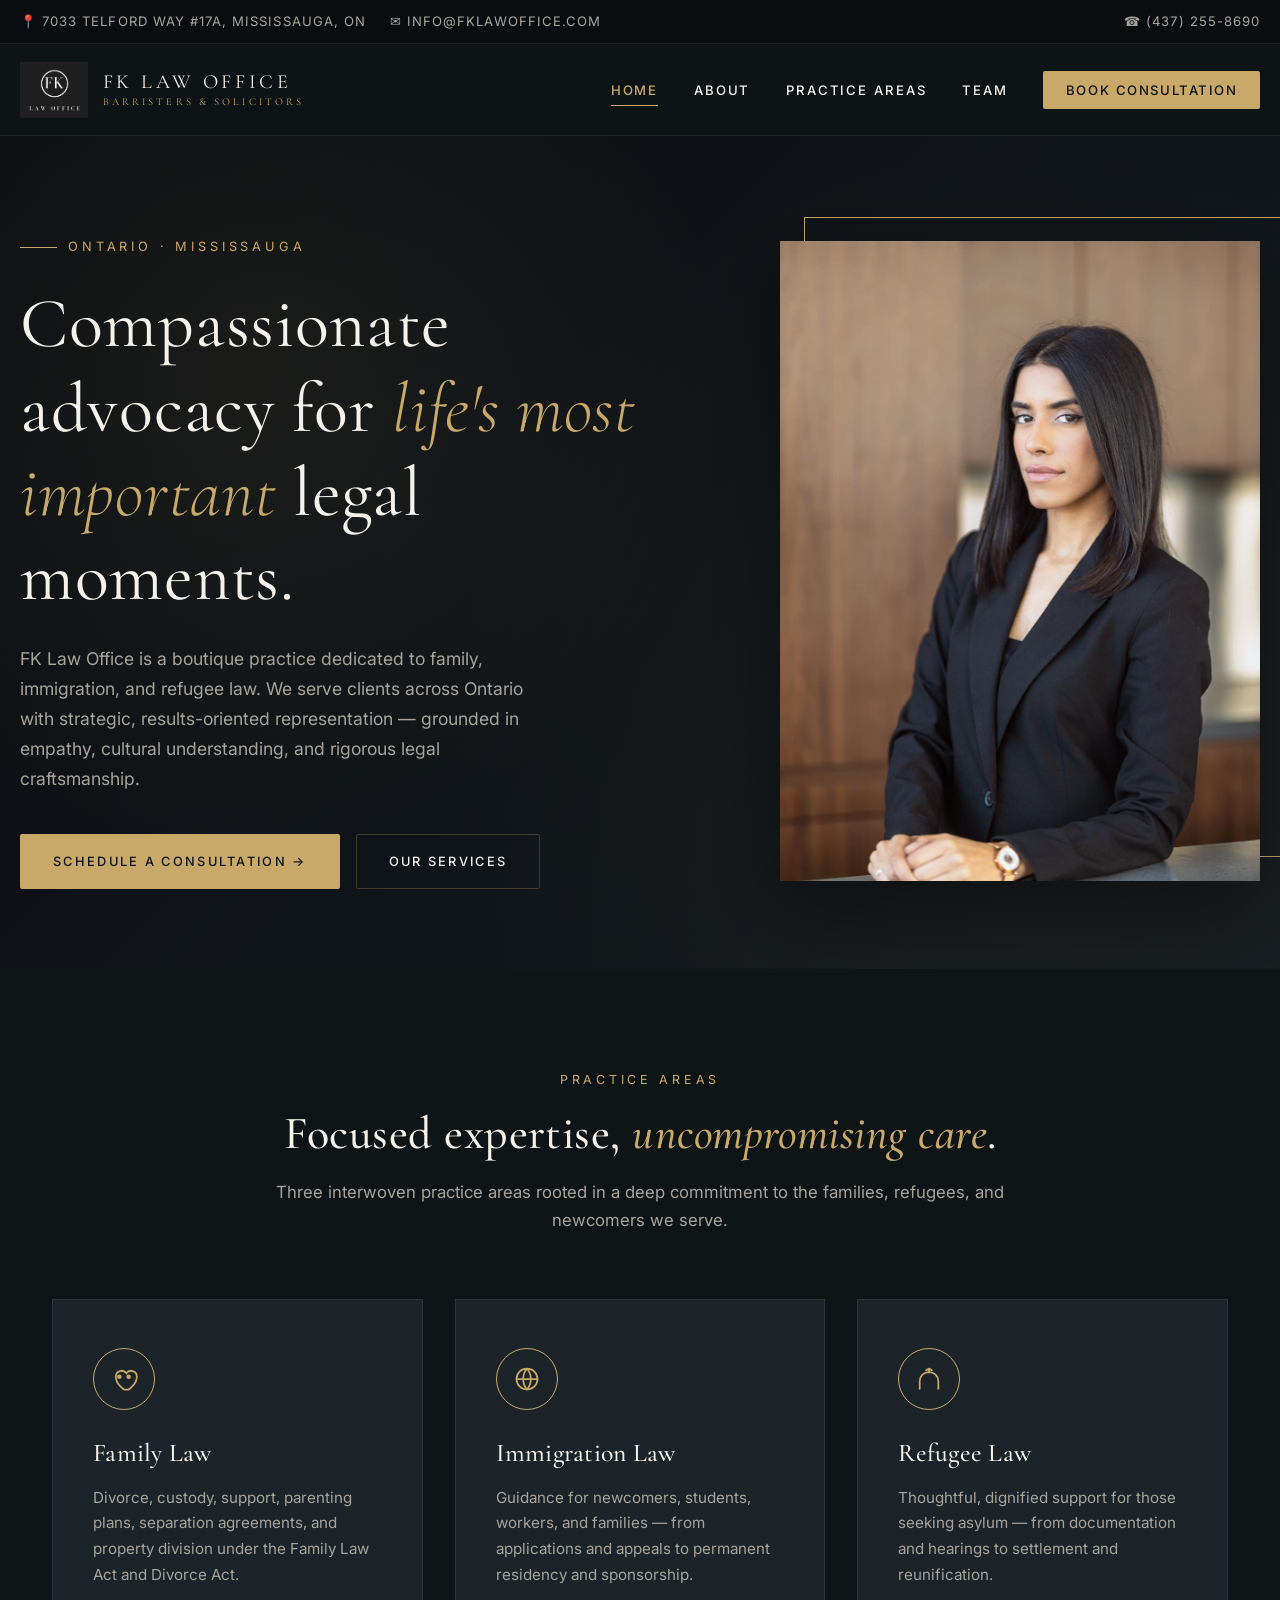
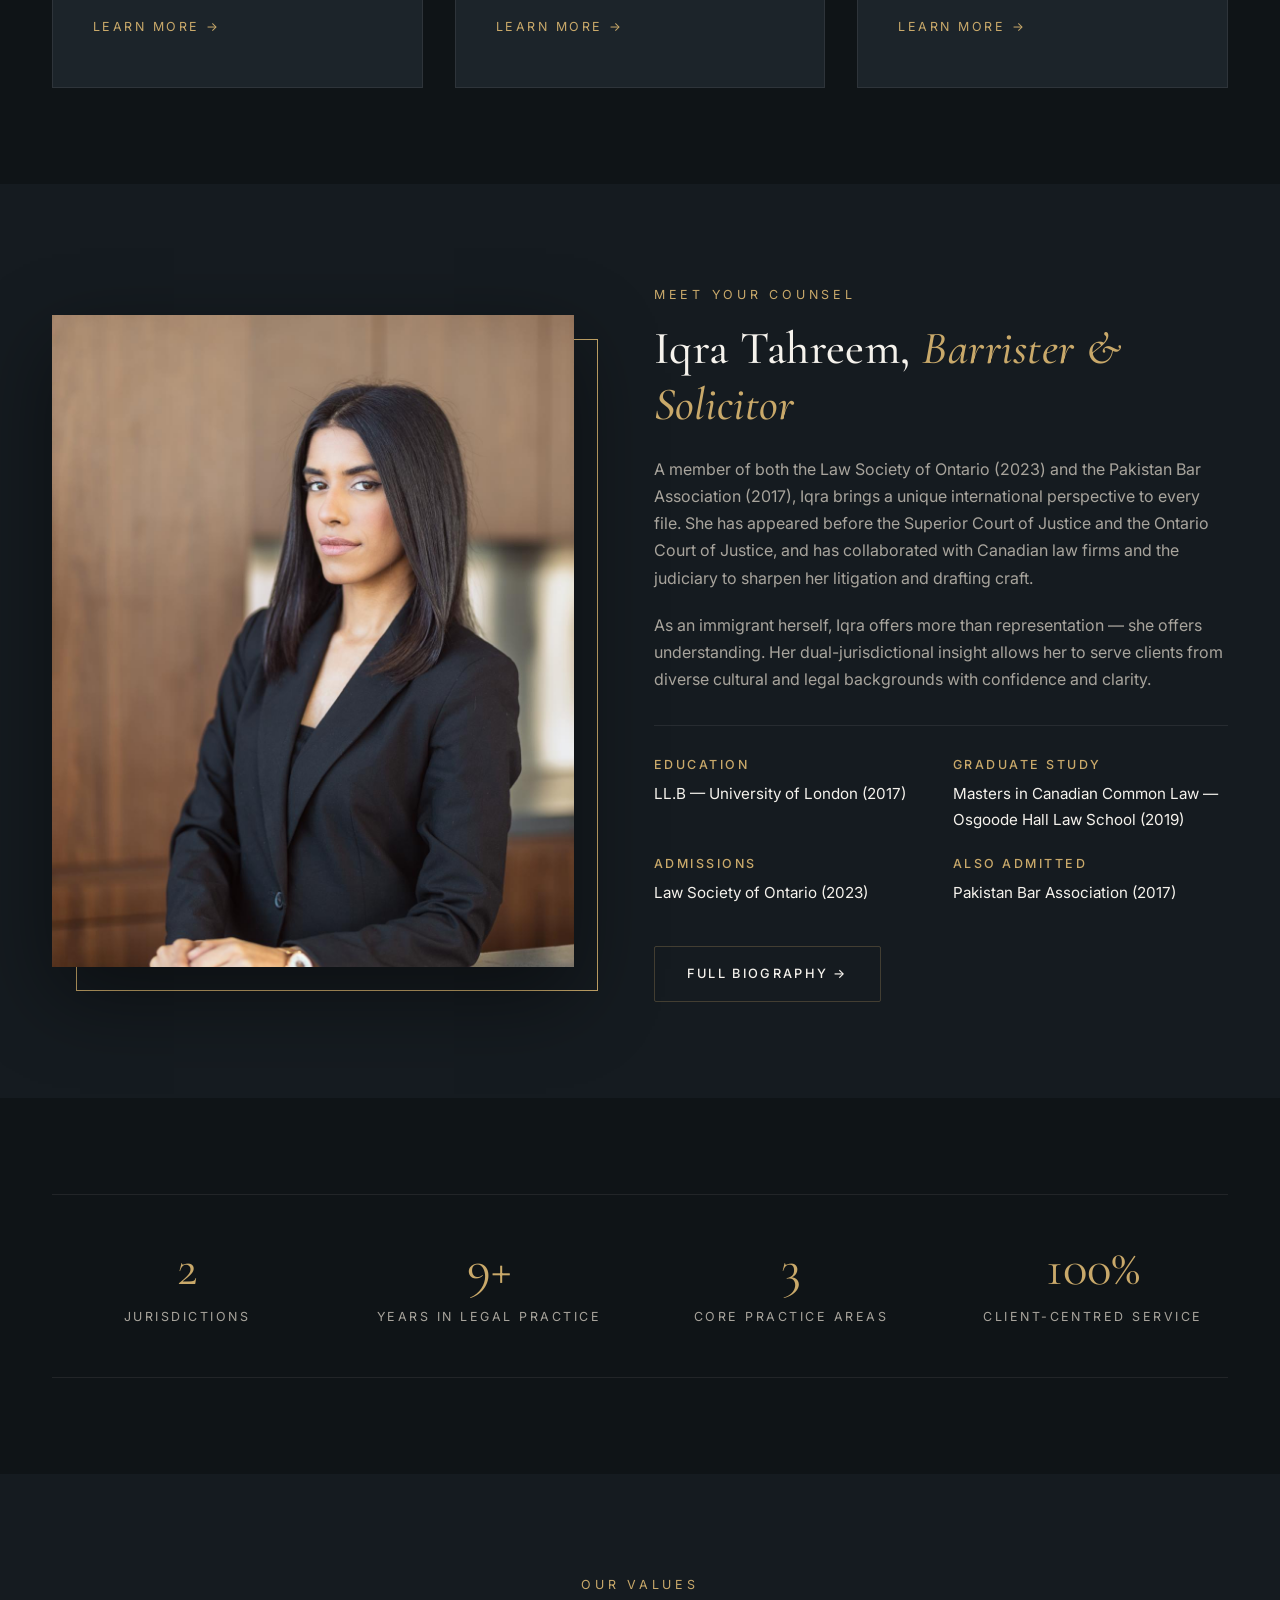
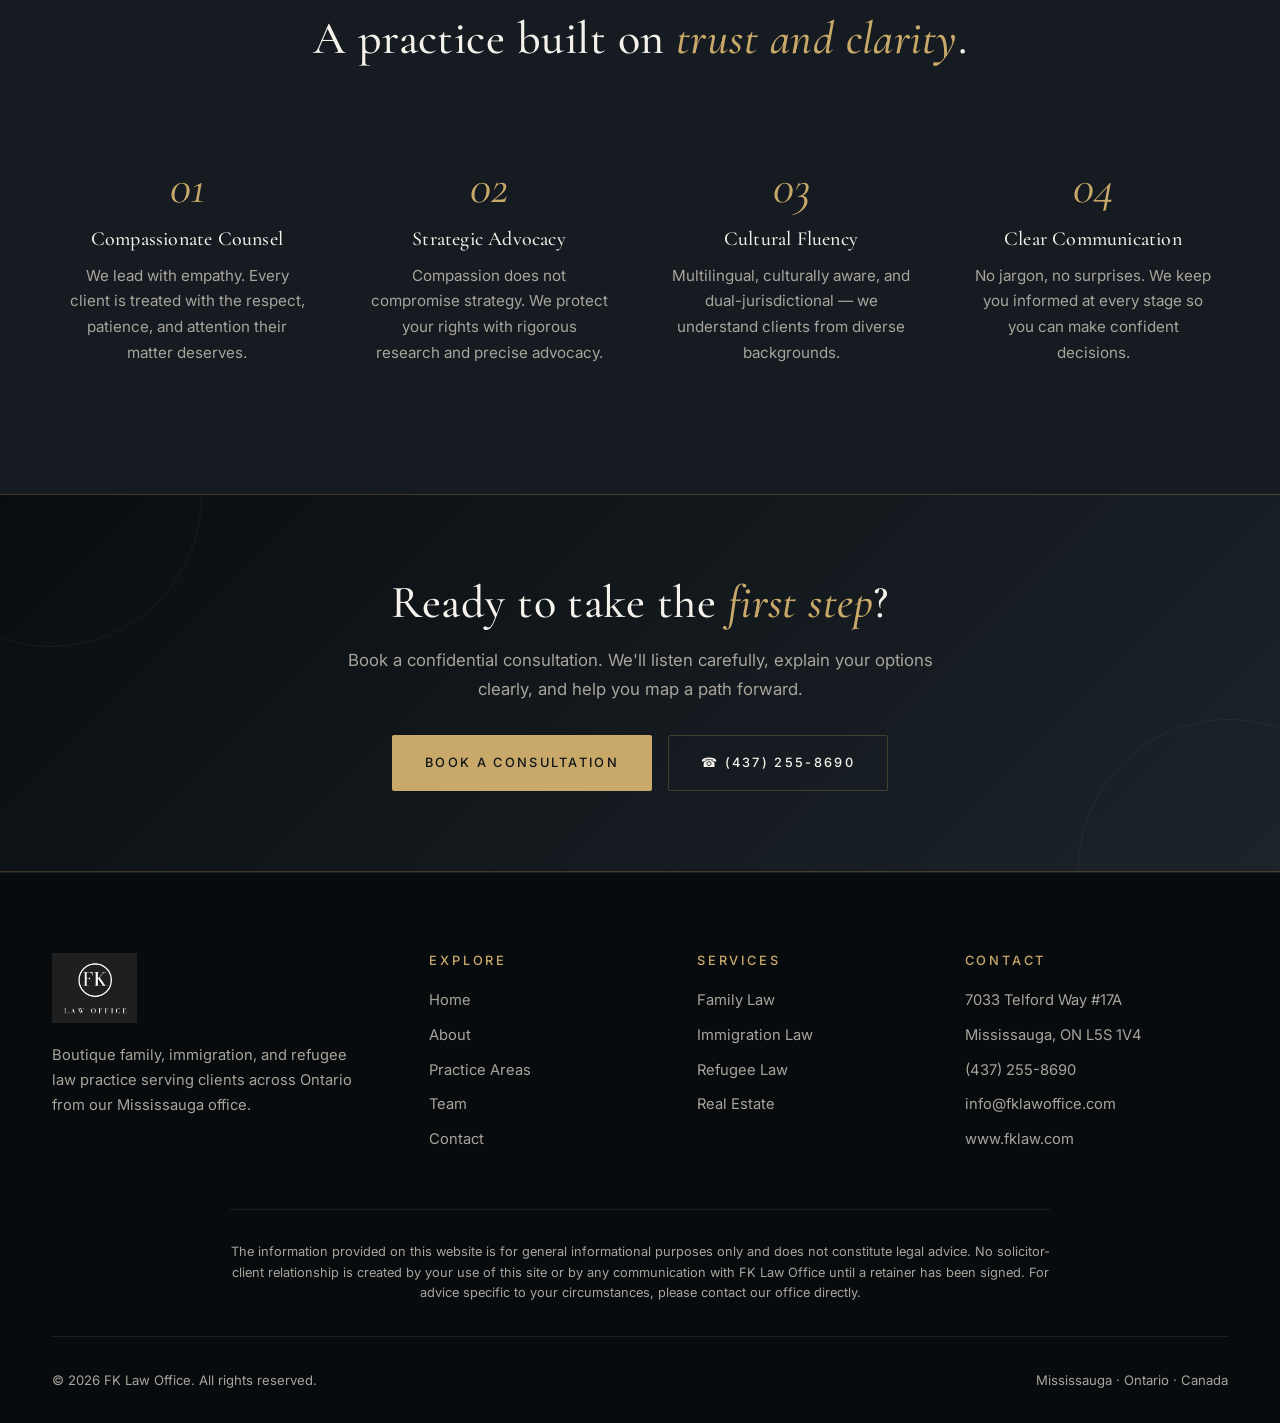
==== index.html @ 16a37f05 "Initial commit: FK Law Office multi-page website - Home, About, Practice Areas, Team, Contact pages " ====
<!DOCTYPE html>
<html lang="en">
<head>
  <meta charset="UTF-8" />
  <meta name="viewport" content="width=device-width, initial-scale=1.0" />
  <title>FK Law Office — Family, Immigration & Refugee Law | Mississauga, ON</title>
  <meta name="description" content="FK Law Office provides compassionate, results-oriented legal representation in family law, immigration, and refugee matters across Ontario. Led by Iqra Tahreem, barrister & solicitor." />
  <meta name="keywords" content="family lawyer Mississauga, immigration lawyer Ontario, refugee lawyer, divorce, custody, FK Law, Iqra Tahreem" />
  <link rel="preconnect" href="https://fonts.googleapis.com" />
  <link rel="preconnect" href="https://fonts.gstatic.com" crossorigin />
  <link href="https://fonts.googleapis.com/css2?family=Cormorant+Garamond:ital,wght@0,400;0,500;0,600;1,400;1,500&family=Inter:wght@300;400;500;600&display=swap" rel="stylesheet" />
  <link rel="stylesheet" href="css/styles.css" />
  <link rel="icon" type="image/png" href="assets/logo.png" />
</head>
<body>

  <div class="topbar">
    <div class="container topbar-inner">
      <div class="topbar-contact">
        <span>📍 7033 Telford Way #17A, Mississauga, ON</span>
        <span>✉ info@fklawoffice.com</span>
      </div>
      <div>
        <a href="tel:+14372558690">☎ (437) 255-8690</a>
      </div>
    </div>
  </div>

  <nav class="nav">
    <div class="container nav-inner">
      <a href="index.html" class="brand">
        <img src="assets/logo.png" alt="FK Law Office" />
        <div class="brand-text">FK Law Office<span>Barristers & Solicitors</span></div>
      </a>

      <button class="menu-toggle" aria-label="Toggle menu" aria-expanded="false">
        <span></span><span></span><span></span>
      </button>

      <ul class="nav-links">
        <li><a href="index.html" class="active">Home</a></li>
        <li><a href="about.html">About</a></li>
        <li><a href="practice-areas.html">Practice Areas</a></li>
        <li><a href="team.html">Team</a></li>
        <li><a href="contact.html" class="nav-cta">Book Consultation</a></li>
      </ul>
    </div>
  </nav>

  <section class="hero">
    <div class="container hero-grid">
      <div>
        <span class="hero-tag">Ontario · Mississauga</span>
        <h1>Compassionate advocacy for <em>life's most important</em> legal moments.</h1>
        <p class="hero-lede">
          FK Law Office is a boutique practice dedicated to family, immigration, and refugee law.
          We serve clients across Ontario with strategic, results-oriented representation — grounded in
          empathy, cultural understanding, and rigorous legal craftsmanship.
        </p>
        <div class="hero-actions">
          <a href="contact.html" class="btn btn-primary">Schedule a Consultation →</a>
          <a href="practice-areas.html" class="btn btn-outline">Our Services</a>
        </div>
      </div>
      <div class="hero-image">
        <img src="assets/iqra.jpeg" alt="Iqra Tahreem, Principal Lawyer at FK Law Office" />
      </div>
    </div>
  </section>

  <section class="section">
    <div class="container">
      <div class="section-head reveal">
        <span class="section-kicker">Practice Areas</span>
        <h2>Focused expertise, <em>uncompromising care</em>.</h2>
        <p>Three interwoven practice areas rooted in a deep commitment to the families, refugees, and newcomers we serve.</p>
      </div>

      <div class="practice-grid">
        <article class="practice-card reveal">
          <div class="practice-icon">
            <svg viewBox="0 0 24 24" fill="none" stroke="currentColor" stroke-width="1.5">
              <path d="M12 21s-7-4.5-7-11a5 5 0 019-3 5 5 0 019 3c0 6.5-7 11-7 11z"/>
              <circle cx="8" cy="10" r="1.2" fill="currentColor"/>
              <circle cx="16" cy="10" r="1.2" fill="currentColor"/>
            </svg>
          </div>
          <h3>Family Law</h3>
          <p>Divorce, custody, support, parenting plans, separation agreements, and property division under the Family Law Act and Divorce Act.</p>
          <a href="practice-areas.html#family" class="card-link">Learn More →</a>
        </article>

        <article class="practice-card reveal">
          <div class="practice-icon">
            <svg viewBox="0 0 24 24" fill="none" stroke="currentColor" stroke-width="1.5">
              <circle cx="12" cy="12" r="9"/>
              <path d="M3 12h18M12 3a14 14 0 010 18M12 3a14 14 0 000 18"/>
            </svg>
          </div>
          <h3>Immigration Law</h3>
          <p>Guidance for newcomers, students, workers, and families — from applications and appeals to permanent residency and sponsorship.</p>
          <a href="practice-areas.html#immigration" class="card-link">Learn More →</a>
        </article>

        <article class="practice-card reveal">
          <div class="practice-icon">
            <svg viewBox="0 0 24 24" fill="none" stroke="currentColor" stroke-width="1.5">
              <path d="M4 21v-7a8 8 0 0116 0v7"/>
              <path d="M12 3v4M9 5l3-2 3 2"/>
            </svg>
          </div>
          <h3>Refugee Law</h3>
          <p>Thoughtful, dignified support for those seeking asylum — from documentation and hearings to settlement and reunification.</p>
          <a href="practice-areas.html#refugee" class="card-link">Learn More →</a>
        </article>
      </div>
    </div>
  </section>

  <section class="section section-alt">
    <div class="container split">
      <div class="split-image reveal">
        <img src="assets/iqra.jpeg" alt="Iqra Tahreem" />
      </div>
      <div class="split-content reveal">
        <span class="section-kicker">Meet Your Counsel</span>
        <h2>Iqra Tahreem, <em>Barrister & Solicitor</em></h2>
        <p>
          A member of both the Law Society of Ontario (2023) and the Pakistan Bar Association (2017),
          Iqra brings a unique international perspective to every file. She has appeared before the
          Superior Court of Justice and the Ontario Court of Justice, and has collaborated with
          Canadian law firms and the judiciary to sharpen her litigation and drafting craft.
        </p>
        <p>
          As an immigrant herself, Iqra offers more than representation — she offers understanding.
          Her dual-jurisdictional insight allows her to serve clients from diverse cultural and
          legal backgrounds with confidence and clarity.
        </p>

        <div class="credentials">
          <div class="credential">
            <h4>Education</h4>
            <p>LL.B — University of London (2017)</p>
          </div>
          <div class="credential">
            <h4>Graduate Study</h4>
            <p>Masters in Canadian Common Law — Osgoode Hall Law School (2019)</p>
          </div>
          <div class="credential">
            <h4>Admissions</h4>
            <p>Law Society of Ontario (2023)</p>
          </div>
          <div class="credential">
            <h4>Also Admitted</h4>
            <p>Pakistan Bar Association (2017)</p>
          </div>
        </div>

        <div style="margin-top: 2.5rem;">
          <a href="about.html" class="btn btn-outline">Full Biography →</a>
        </div>
      </div>
    </div>
  </section>

  <section class="section">
    <div class="container">
      <div class="stats reveal">
        <div class="stat">
          <span class="stat-num">2</span>
          <span class="stat-label">Jurisdictions</span>
        </div>
        <div class="stat">
          <span class="stat-num">9+</span>
          <span class="stat-label">Years in Legal Practice</span>
        </div>
        <div class="stat">
          <span class="stat-num">3</span>
          <span class="stat-label">Core Practice Areas</span>
        </div>
        <div class="stat">
          <span class="stat-num">100%</span>
          <span class="stat-label">Client-Centred Service</span>
        </div>
      </div>
    </div>
  </section>

  <section class="section section-alt">
    <div class="container">
      <div class="section-head reveal">
        <span class="section-kicker">Our Values</span>
        <h2>A practice built on <em>trust and clarity</em>.</h2>
      </div>

      <div class="values-grid">
        <div class="value-card reveal">
          <span class="value-num">01</span>
          <h4>Compassionate Counsel</h4>
          <p>We lead with empathy. Every client is treated with the respect, patience, and attention their matter deserves.</p>
        </div>
        <div class="value-card reveal">
          <span class="value-num">02</span>
          <h4>Strategic Advocacy</h4>
          <p>Compassion does not compromise strategy. We protect your rights with rigorous research and precise advocacy.</p>
        </div>
        <div class="value-card reveal">
          <span class="value-num">03</span>
          <h4>Cultural Fluency</h4>
          <p>Multilingual, culturally aware, and dual-jurisdictional — we understand clients from diverse backgrounds.</p>
        </div>
        <div class="value-card reveal">
          <span class="value-num">04</span>
          <h4>Clear Communication</h4>
          <p>No jargon, no surprises. We keep you informed at every stage so you can make confident decisions.</p>
        </div>
      </div>
    </div>
  </section>

  <section class="cta-banner">
    <div class="container">
      <h2>Ready to take the <em>first step</em>?</h2>
      <p>Book a confidential consultation. We'll listen carefully, explain your options clearly, and help you map a path forward.</p>
      <div class="hero-actions" style="justify-content: center;">
        <a href="contact.html" class="btn btn-primary">Book a Consultation</a>
        <a href="tel:+14372558690" class="btn btn-outline">☎ (437) 255-8690</a>
      </div>
    </div>
  </section>

  <footer class="footer">
    <div class="container">
      <div class="footer-grid">
        <div class="footer-brand">
          <img src="assets/logo.png" alt="FK Law Office" />
          <p>Boutique family, immigration, and refugee law practice serving clients across Ontario from our Mississauga office.</p>
        </div>
        <div>
          <h5>Explore</h5>
          <ul>
            <li><a href="index.html">Home</a></li>
            <li><a href="about.html">About</a></li>
            <li><a href="practice-areas.html">Practice Areas</a></li>
            <li><a href="team.html">Team</a></li>
            <li><a href="contact.html">Contact</a></li>
          </ul>
        </div>
        <div>
          <h5>Services</h5>
          <ul>
            <li><a href="practice-areas.html#family">Family Law</a></li>
            <li><a href="practice-areas.html#immigration">Immigration Law</a></li>
            <li><a href="practice-areas.html#refugee">Refugee Law</a></li>
            <li><a href="practice-areas.html#realestate">Real Estate</a></li>
          </ul>
        </div>
        <div>
          <h5>Contact</h5>
          <ul>
            <li>7033 Telford Way #17A</li>
            <li>Mississauga, ON L5S 1V4</li>
            <li><a href="tel:+14372558690">(437) 255-8690</a></li>
            <li><a href="mailto:info@fklawoffice.com">info@fklawoffice.com</a></li>
            <li><a href="https://www.fklaw.com">www.fklaw.com</a></li>
          </ul>
        </div>
      </div>

      <p class="footer-disclaimer">
        The information provided on this website is for general informational purposes only and does not constitute legal advice. No solicitor-client relationship is created by your use of this site or by any communication with FK Law Office until a retainer has been signed. For advice specific to your circumstances, please contact our office directly.
      </p>

      <div class="footer-bottom">
        <span>&copy; 2026 FK Law Office. All rights reserved.</span>
        <span>Mississauga · Ontario · Canada</span>
      </div>
    </div>
  </footer>

  <script src="js/script.js"></script>
</body>
</html>
---- css/styles.css ----
/* ============================================
   FK Law Office — Premium Stylesheet
   ============================================ */

:root {
  --color-bg: #0f1417;
  --color-bg-alt: #151b20;
  --color-surface: #1c242a;
  --color-ink: #f5f2ec;
  --color-muted: #a8a49c;
  --color-accent: #c9a96a;
  --color-accent-dark: #a8894f;
  --color-line: rgba(201, 169, 106, 0.25);
  --color-line-soft: rgba(245, 242, 236, 0.08);
  --font-serif: 'Cormorant Garamond', 'Playfair Display', Georgia, 'Times New Roman', serif;
  --font-sans: 'Inter', 'Helvetica Neue', Arial, sans-serif;
  --max-w: 1240px;
  --shadow-lg: 0 30px 80px rgba(0, 0, 0, 0.45);
}

* {
  margin: 0;
  padding: 0;
  box-sizing: border-box;
}

html {
  scroll-behavior: smooth;
  -webkit-font-smoothing: antialiased;
  -moz-osx-font-smoothing: grayscale;
}

body {
  font-family: var(--font-sans);
  font-size: 16px;
  line-height: 1.7;
  color: var(--color-ink);
  background: var(--color-bg);
  overflow-x: hidden;
}

img {
  max-width: 100%;
  display: block;
}

a {
  color: inherit;
  text-decoration: none;
  transition: color 0.3s ease;
}

h1, h2, h3, h4, h5 {
  font-family: var(--font-serif);
  font-weight: 500;
  letter-spacing: 0.01em;
  line-height: 1.2;
  color: var(--color-ink);
}

h1 { font-size: clamp(2.6rem, 5.5vw, 4.5rem); }
h2 { font-size: clamp(2rem, 3.6vw, 3rem); }
h3 { font-size: clamp(1.4rem, 2vw, 1.75rem); }

p { color: var(--color-muted); }

.container {
  max-width: var(--max-w);
  margin: 0 auto;
  padding: 0 2rem;
}

/* ============================================
   Top Bar
   ============================================ */

.topbar {
  background: #0a0d10;
  border-bottom: 1px solid var(--color-line-soft);
  font-size: 0.82rem;
  letter-spacing: 0.08em;
  text-transform: uppercase;
  color: var(--color-muted);
}

.topbar-inner {
  display: flex;
  justify-content: space-between;
  align-items: center;
  padding: 0.65rem 0;
  gap: 1rem;
  flex-wrap: wrap;
}

.topbar a:hover { color: var(--color-accent); }

.topbar-contact { display: flex; gap: 1.5rem; flex-wrap: wrap; }
.topbar-contact span { display: inline-flex; align-items: center; gap: 0.5rem; }

/* ============================================
   Navigation
   ============================================ */

.nav {
  position: sticky;
  top: 0;
  z-index: 100;
  background: rgba(15, 20, 23, 0.96);
  backdrop-filter: blur(12px);
  border-bottom: 1px solid var(--color-line-soft);
  transition: all 0.3s ease;
}

.nav-inner {
  display: flex;
  justify-content: space-between;
  align-items: center;
  padding: 1.1rem 0;
}

.brand {
  display: flex;
  align-items: center;
  gap: 0.9rem;
}

.brand img {
  height: 56px;
  width: auto;
}

.brand-text {
  font-family: var(--font-serif);
  font-size: 1.25rem;
  letter-spacing: 0.18em;
  text-transform: uppercase;
  color: var(--color-ink);
  line-height: 1;
}

.brand-text span {
  display: block;
  font-size: 0.65rem;
  letter-spacing: 0.3em;
  color: var(--color-accent);
  margin-top: 0.35rem;
}

.nav-links {
  display: flex;
  gap: 2.2rem;
  list-style: none;
  align-items: center;
}

.nav-links a {
  font-size: 0.82rem;
  letter-spacing: 0.15em;
  text-transform: uppercase;
  color: var(--color-ink);
  padding: 0.4rem 0;
  position: relative;
  font-weight: 500;
}

.nav-links a::after {
  content: '';
  position: absolute;
  left: 0;
  bottom: -2px;
  width: 0;
  height: 1px;
  background: var(--color-accent);
  transition: width 0.3s ease;
}

.nav-links a:hover::after,
.nav-links a.active::after { width: 100%; }

.nav-links a.active { color: var(--color-accent); }

.nav-cta {
  background: var(--color-accent);
  color: var(--color-bg) !important;
  padding: 0.7rem 1.4rem !important;
  border-radius: 2px;
  letter-spacing: 0.12em !important;
  transition: background 0.3s ease;
}

.nav-cta::after { display: none !important; }
.nav-cta:hover { background: var(--color-accent-dark); }

.menu-toggle {
  display: none;
  background: none;
  border: none;
  color: var(--color-ink);
  cursor: pointer;
  padding: 0.5rem;
}

.menu-toggle span {
  display: block;
  width: 26px;
  height: 1.5px;
  background: var(--color-ink);
  margin: 6px 0;
  transition: 0.3s;
}

/* ============================================
   Hero
   ============================================ */

.hero {
  position: relative;
  min-height: 85vh;
  display: flex;
  align-items: center;
  overflow: hidden;
  background: linear-gradient(135deg, #0a0d10 0%, #151b20 100%);
}

.hero::before {
  content: '';
  position: absolute;
  inset: 0;
  background-image:
    radial-gradient(circle at 20% 30%, rgba(201, 169, 106, 0.08), transparent 40%),
    radial-gradient(circle at 80% 70%, rgba(201, 169, 106, 0.05), transparent 50%);
  pointer-events: none;
}

.hero-grid {
  display: grid;
  grid-template-columns: 1.15fr 1fr;
  gap: 4rem;
  align-items: center;
  padding: 6rem 0 5rem;
  position: relative;
  z-index: 1;
}

.hero-tag {
  display: inline-block;
  font-size: 0.8rem;
  letter-spacing: 0.3em;
  text-transform: uppercase;
  color: var(--color-accent);
  padding-left: 3rem;
  position: relative;
  margin-bottom: 1.5rem;
}

.hero-tag::before {
  content: '';
  position: absolute;
  left: 0;
  top: 50%;
  width: 2.3rem;
  height: 1px;
  background: var(--color-accent);
}

.hero h1 {
  font-weight: 400;
  margin-bottom: 1.5rem;
}

.hero h1 em {
  font-style: italic;
  color: var(--color-accent);
  font-weight: 300;
}

.hero-lede {
  font-size: 1.1rem;
  color: var(--color-muted);
  max-width: 540px;
  margin-bottom: 2.5rem;
}

.hero-actions {
  display: flex;
  gap: 1rem;
  flex-wrap: wrap;
}

.btn {
  display: inline-flex;
  align-items: center;
  gap: 0.6rem;
  padding: 1rem 2rem;
  font-size: 0.8rem;
  letter-spacing: 0.18em;
  text-transform: uppercase;
  font-weight: 500;
  border: 1px solid transparent;
  cursor: pointer;
  transition: all 0.3s ease;
  border-radius: 2px;
  font-family: var(--font-sans);
}

.btn-primary {
  background: var(--color-accent);
  color: var(--color-bg);
}

.btn-primary:hover {
  background: var(--color-accent-dark);
  transform: translateY(-2px);
}

.btn-outline {
  background: transparent;
  color: var(--color-ink);
  border-color: var(--color-line);
}

.btn-outline:hover {
  border-color: var(--color-accent);
  color: var(--color-accent);
}

.hero-image {
  position: relative;
  aspect-ratio: 3/4;
  max-height: 640px;
  margin-left: auto;
}

.hero-image::before {
  content: '';
  position: absolute;
  inset: -1.5rem -1.5rem 1.5rem 1.5rem;
  border: 1px solid var(--color-accent);
  z-index: 0;
}

.hero-image img {
  position: relative;
  z-index: 1;
  width: 100%;
  height: 100%;
  object-fit: cover;
  filter: saturate(0.92) contrast(1.02);
  box-shadow: var(--shadow-lg);
}

/* ============================================
   Section
   ============================================ */

.section {
  padding: 6rem 0;
  position: relative;
}

.section-alt { background: var(--color-bg-alt); }

.section-head {
  text-align: center;
  max-width: 780px;
  margin: 0 auto 4rem;
}

.section-kicker {
  display: inline-block;
  font-size: 0.78rem;
  letter-spacing: 0.3em;
  text-transform: uppercase;
  color: var(--color-accent);
  margin-bottom: 1rem;
}

.section-head h2 {
  margin-bottom: 1rem;
}

.section-head h2 em {
  font-style: italic;
  color: var(--color-accent);
}

.section-head p {
  font-size: 1.05rem;
}

/* ============================================
   Practice Areas Cards
   ============================================ */

.practice-grid {
  display: grid;
  grid-template-columns: repeat(auto-fit, minmax(300px, 1fr));
  gap: 2rem;
}

.practice-card {
  background: var(--color-surface);
  border: 1px solid var(--color-line-soft);
  padding: 3rem 2.5rem;
  position: relative;
  overflow: hidden;
  transition: all 0.4s ease;
}

.practice-card::before {
  content: '';
  position: absolute;
  top: 0;
  left: 0;
  width: 100%;
  height: 2px;
  background: var(--color-accent);
  transform: scaleX(0);
  transform-origin: left;
  transition: transform 0.4s ease;
}

.practice-card:hover {
  transform: translateY(-6px);
  border-color: var(--color-line);
  background: #1f272e;
}

.practice-card:hover::before { transform: scaleX(1); }

.practice-icon {
  width: 62px;
  height: 62px;
  border: 1px solid var(--color-accent);
  border-radius: 50%;
  display: flex;
  align-items: center;
  justify-content: center;
  margin-bottom: 1.75rem;
  color: var(--color-accent);
}

.practice-icon svg { width: 28px; height: 28px; }

.practice-card h3 {
  margin-bottom: 1rem;
  color: var(--color-ink);
}

.practice-card p {
  font-size: 0.95rem;
  margin-bottom: 1.5rem;
}

.card-link {
  font-size: 0.78rem;
  letter-spacing: 0.2em;
  text-transform: uppercase;
  color: var(--color-accent);
  display: inline-flex;
  align-items: center;
  gap: 0.5rem;
  transition: gap 0.3s ease;
}

.card-link:hover { gap: 0.9rem; }

/* ============================================
   About / Split
   ============================================ */

.split {
  display: grid;
  grid-template-columns: 1fr 1.1fr;
  gap: 5rem;
  align-items: center;
}

.split-image {
  position: relative;
  aspect-ratio: 4/5;
}

.split-image::after {
  content: '';
  position: absolute;
  inset: 1.5rem -1.5rem -1.5rem 1.5rem;
  border: 1px solid var(--color-accent);
  z-index: 0;
}

.split-image img {
  position: relative;
  z-index: 1;
  width: 100%;
  height: 100%;
  object-fit: cover;
  box-shadow: var(--shadow-lg);
}

.split-content h2 {
  margin-bottom: 1.5rem;
}

.split-content h2 em { font-style: italic; color: var(--color-accent); }

.split-content p {
  margin-bottom: 1.25rem;
  font-size: 1rem;
}

.credentials {
  margin-top: 2rem;
  padding-top: 2rem;
  border-top: 1px solid var(--color-line-soft);
  display: grid;
  grid-template-columns: 1fr 1fr;
  gap: 1.5rem;
}

.credential h4 {
  font-family: var(--font-sans);
  font-size: 0.78rem;
  letter-spacing: 0.2em;
  text-transform: uppercase;
  color: var(--color-accent);
  margin-bottom: 0.5rem;
}

.credential p {
  font-size: 0.95rem;
  color: var(--color-ink);
  margin: 0;
}

/* ============================================
   Stats
   ============================================ */

.stats {
  display: grid;
  grid-template-columns: repeat(auto-fit, minmax(180px, 1fr));
  gap: 2rem;
  padding: 3rem 0;
  border-top: 1px solid var(--color-line-soft);
  border-bottom: 1px solid var(--color-line-soft);
}

.stat { text-align: center; }
.stat-num {
  font-family: var(--font-serif);
  font-size: clamp(2.5rem, 4vw, 3.5rem);
  color: var(--color-accent);
  display: block;
  line-height: 1;
  margin-bottom: 0.5rem;
}
.stat-label {
  font-size: 0.78rem;
  letter-spacing: 0.2em;
  text-transform: uppercase;
  color: var(--color-muted);
}

/* ============================================
   Team
   ============================================ */

.team-grid {
  display: grid;
  grid-template-columns: repeat(auto-fit, minmax(280px, 1fr));
  gap: 2rem;
}

.team-card {
  background: var(--color-surface);
  padding: 2.5rem 2rem;
  border: 1px solid var(--color-line-soft);
  text-align: center;
  transition: all 0.3s ease;
}

.team-card:hover {
  border-color: var(--color-accent);
  transform: translateY(-4px);
}

.team-photo {
  width: 140px;
  height: 140px;
  border-radius: 50%;
  margin: 0 auto 1.5rem;
  background: linear-gradient(135deg, #252d33, #1a2126);
  border: 1px solid var(--color-accent);
  display: flex;
  align-items: center;
  justify-content: center;
  overflow: hidden;
  position: relative;
}

.team-photo img { width: 100%; height: 100%; object-fit: cover; }

.team-initial {
  font-family: var(--font-serif);
  font-size: 3rem;
  color: var(--color-accent);
}

.team-card h3 {
  margin-bottom: 0.4rem;
  font-size: 1.45rem;
}

.team-role {
  font-size: 0.78rem;
  letter-spacing: 0.2em;
  text-transform: uppercase;
  color: var(--color-accent);
  display: block;
  margin-bottom: 1.25rem;
}

.team-bio {
  font-size: 0.92rem;
  color: var(--color-muted);
}

/* ============================================
   CTA Banner
   ============================================ */

.cta-banner {
  background: linear-gradient(135deg, #0a0d10 0%, #1c242a 100%);
  padding: 5rem 0;
  text-align: center;
  position: relative;
  overflow: hidden;
  border-top: 1px solid var(--color-line);
  border-bottom: 1px solid var(--color-line);
}

.cta-banner::before,
.cta-banner::after {
  content: '';
  position: absolute;
  width: 300px;
  height: 300px;
  border: 1px solid var(--color-accent);
  border-radius: 50%;
  opacity: 0.08;
}

.cta-banner::before { top: -150px; left: -100px; }
.cta-banner::after { bottom: -150px; right: -100px; }

.cta-banner h2 {
  margin-bottom: 1rem;
  position: relative;
}
.cta-banner h2 em { font-style: italic; color: var(--color-accent); }

.cta-banner p {
  max-width: 620px;
  margin: 0 auto 2rem;
  font-size: 1.05rem;
  position: relative;
}

/* ============================================
   Contact / Forms
   ============================================ */

.contact-grid {
  display: grid;
  grid-template-columns: 1fr 1.3fr;
  gap: 4rem;
}

.contact-info h3 {
  margin-bottom: 2rem;
}

.contact-item {
  display: flex;
  gap: 1rem;
  margin-bottom: 1.75rem;
  padding-bottom: 1.75rem;
  border-bottom: 1px solid var(--color-line-soft);
}

.contact-item:last-child { border-bottom: none; }

.contact-icon {
  flex-shrink: 0;
  width: 42px;
  height: 42px;
  border: 1px solid var(--color-accent);
  border-radius: 50%;
  display: flex;
  align-items: center;
  justify-content: center;
  color: var(--color-accent);
}

.contact-icon svg { width: 18px; height: 18px; }

.contact-item-head {
  font-size: 0.75rem;
  letter-spacing: 0.2em;
  text-transform: uppercase;
  color: var(--color-accent);
  margin-bottom: 0.3rem;
}

.contact-item p, .contact-item a {
  color: var(--color-ink);
  font-size: 0.98rem;
  line-height: 1.5;
}

.contact-item a:hover { color: var(--color-accent); }

.form-card {
  background: var(--color-surface);
  padding: 3rem;
  border: 1px solid var(--color-line-soft);
}

.form-row {
  display: grid;
  grid-template-columns: 1fr 1fr;
  gap: 1.25rem;
  margin-bottom: 1.25rem;
}

.form-group {
  margin-bottom: 1.25rem;
}

.form-group label {
  display: block;
  font-size: 0.75rem;
  letter-spacing: 0.15em;
  text-transform: uppercase;
  color: var(--color-muted);
  margin-bottom: 0.5rem;
}

.form-group input,
.form-group select,
.form-group textarea {
  width: 100%;
  background: var(--color-bg);
  border: 1px solid var(--color-line-soft);
  color: var(--color-ink);
  padding: 0.9rem 1rem;
  font-size: 0.95rem;
  font-family: var(--font-sans);
  border-radius: 2px;
  transition: border-color 0.3s ease;
}

.form-group input:focus,
.form-group select:focus,
.form-group textarea:focus {
  outline: none;
  border-color: var(--color-accent);
}

.form-group textarea {
  min-height: 140px;
  resize: vertical;
}

.form-note {
  font-size: 0.8rem;
  color: var(--color-muted);
  margin-top: 1rem;
}

/* ============================================
   Page Header (inner pages)
   ============================================ */

.page-header {
  padding: 5rem 0 4rem;
  background: linear-gradient(135deg, #0a0d10 0%, #151b20 100%);
  text-align: center;
  border-bottom: 1px solid var(--color-line-soft);
  position: relative;
}

.page-header::before {
  content: '';
  position: absolute;
  inset: 0;
  background-image: radial-gradient(circle at 50% 100%, rgba(201, 169, 106, 0.1), transparent 60%);
}

.page-header .container { position: relative; }

.breadcrumb {
  font-size: 0.78rem;
  letter-spacing: 0.2em;
  text-transform: uppercase;
  color: var(--color-muted);
  margin-bottom: 1rem;
}

.breadcrumb a { color: var(--color-accent); }
.breadcrumb a:hover { color: var(--color-ink); }

.page-header h1 {
  font-weight: 400;
  margin-bottom: 1rem;
}
.page-header h1 em { font-style: italic; color: var(--color-accent); }

.page-header p {
  max-width: 640px;
  margin: 0 auto;
  font-size: 1.05rem;
}

/* ============================================
   Practice Detail Blocks
   ============================================ */

.practice-block {
  display: grid;
  grid-template-columns: 1fr 2fr;
  gap: 3rem;
  padding: 4rem 0;
  border-bottom: 1px solid var(--color-line-soft);
}

.practice-block:last-child { border-bottom: none; }

.practice-block-head {
  position: sticky;
  top: 120px;
  align-self: start;
}

.practice-block-head .section-kicker { margin-bottom: 0.75rem; }
.practice-block-head h2 { font-size: clamp(1.7rem, 2.8vw, 2.4rem); }
.practice-block-head h2 em { font-style: italic; color: var(--color-accent); }

.practice-block-body p {
  margin-bottom: 1.5rem;
  font-size: 1rem;
}

.service-list {
  list-style: none;
  margin-top: 2rem;
  display: grid;
  grid-template-columns: 1fr 1fr;
  gap: 0.9rem;
}

.service-list li {
  color: var(--color-ink);
  font-size: 0.95rem;
  padding-left: 1.5rem;
  position: relative;
}

.service-list li::before {
  content: '';
  position: absolute;
  left: 0;
  top: 0.6em;
  width: 8px;
  height: 1px;
  background: var(--color-accent);
}

/* ============================================
   Values / Why Us
   ============================================ */

.values-grid {
  display: grid;
  grid-template-columns: repeat(auto-fit, minmax(240px, 1fr));
  gap: 2rem;
  margin-top: 3rem;
}

.value-card {
  text-align: center;
  padding: 2rem 1rem;
}

.value-num {
  font-family: var(--font-serif);
  font-style: italic;
  font-size: 3rem;
  color: var(--color-accent);
  display: block;
  line-height: 1;
  margin-bottom: 1rem;
}

.value-card h4 {
  font-size: 1.25rem;
  margin-bottom: 0.75rem;
  font-family: var(--font-serif);
}

.value-card p { font-size: 0.95rem; }

/* ============================================
   Testimonial
   ============================================ */

.quote-block {
  max-width: 900px;
  margin: 0 auto;
  text-align: center;
  position: relative;
  padding: 2rem 1rem;
}

.quote-block::before {
  content: '“';
  font-family: var(--font-serif);
  font-size: 8rem;
  color: var(--color-accent);
  line-height: 1;
  display: block;
  margin-bottom: -2rem;
  opacity: 0.7;
}

.quote-block p {
  font-family: var(--font-serif);
  font-size: clamp(1.4rem, 2.5vw, 2rem);
  font-style: italic;
  color: var(--color-ink);
  line-height: 1.5;
  margin-bottom: 1.5rem;
}

.quote-attr {
  font-size: 0.78rem;
  letter-spacing: 0.25em;
  text-transform: uppercase;
  color: var(--color-accent);
}

/* ============================================
   Footer
   ============================================ */

.footer {
  background: #080b0e;
  padding: 5rem 0 2rem;
  color: var(--color-muted);
  border-top: 1px solid var(--color-line-soft);
}

.footer-grid {
  display: grid;
  grid-template-columns: 1.5fr 1fr 1fr 1.2fr;
  gap: 3rem;
  margin-bottom: 3rem;
}

.footer-brand img {
  height: 70px;
  margin-bottom: 1.25rem;
}

.footer-brand p {
  font-size: 0.92rem;
  max-width: 320px;
}

.footer h5 {
  font-family: var(--font-sans);
  font-size: 0.8rem;
  letter-spacing: 0.22em;
  text-transform: uppercase;
  color: var(--color-accent);
  margin-bottom: 1.25rem;
}

.footer ul { list-style: none; }
.footer li { margin-bottom: 0.6rem; font-size: 0.92rem; }
.footer a:hover { color: var(--color-accent); }

.footer-bottom {
  padding-top: 2rem;
  border-top: 1px solid var(--color-line-soft);
  display: flex;
  justify-content: space-between;
  align-items: center;
  flex-wrap: wrap;
  gap: 1rem;
  font-size: 0.82rem;
}

.footer-disclaimer {
  max-width: 820px;
  margin: 0 auto 2rem;
  font-size: 0.8rem;
  color: var(--color-muted);
  text-align: center;
  padding-top: 2rem;
  border-top: 1px solid var(--color-line-soft);
  line-height: 1.6;
}

/* ============================================
   Animations
   ============================================ */

@keyframes fadeUp {
  from { opacity: 0; transform: translateY(24px); }
  to { opacity: 1; transform: translateY(0); }
}

.reveal {
  opacity: 0;
  transform: translateY(24px);
  transition: opacity 0.8s ease, transform 0.8s ease;
}

.reveal.visible {
  opacity: 1;
  transform: translateY(0);
}

/* ============================================
   Responsive
   ============================================ */

@media (max-width: 980px) {
  .hero-grid,
  .split,
  .contact-grid,
  .practice-block {
    grid-template-columns: 1fr;
    gap: 3rem;
  }

  .practice-block-head { position: static; }

  .hero { min-height: auto; }

  .hero-image { max-width: 500px; margin: 0 auto; }

  .footer-grid { grid-template-columns: 1fr 1fr; }

  .menu-toggle { display: block; }

  .nav-links {
    position: absolute;
    top: 100%;
    left: 0;
    right: 0;
    background: var(--color-bg);
    flex-direction: column;
    padding: 2rem;
    gap: 1.5rem;
    border-bottom: 1px solid var(--color-line-soft);
    display: none;
  }

  .nav-links.open { display: flex; }

  .section { padding: 4.5rem 0; }

  .credentials,
  .service-list,
  .form-row { grid-template-columns: 1fr; }

  .form-card { padding: 2rem; }
}

@media (max-width: 600px) {
  .container { padding: 0 1.25rem; }
  .topbar-inner { font-size: 0.72rem; gap: 0.5rem; }
  .topbar-contact { gap: 0.8rem; }
  .footer-grid { grid-template-columns: 1fr; gap: 2rem; }
  .footer-bottom { justify-content: center; text-align: center; }
  .brand-text { font-size: 1rem; }
  .brand img { height: 48px; }
  .hero-actions { flex-direction: column; }
  .hero-actions .btn { width: 100%; justify-content: center; }
}
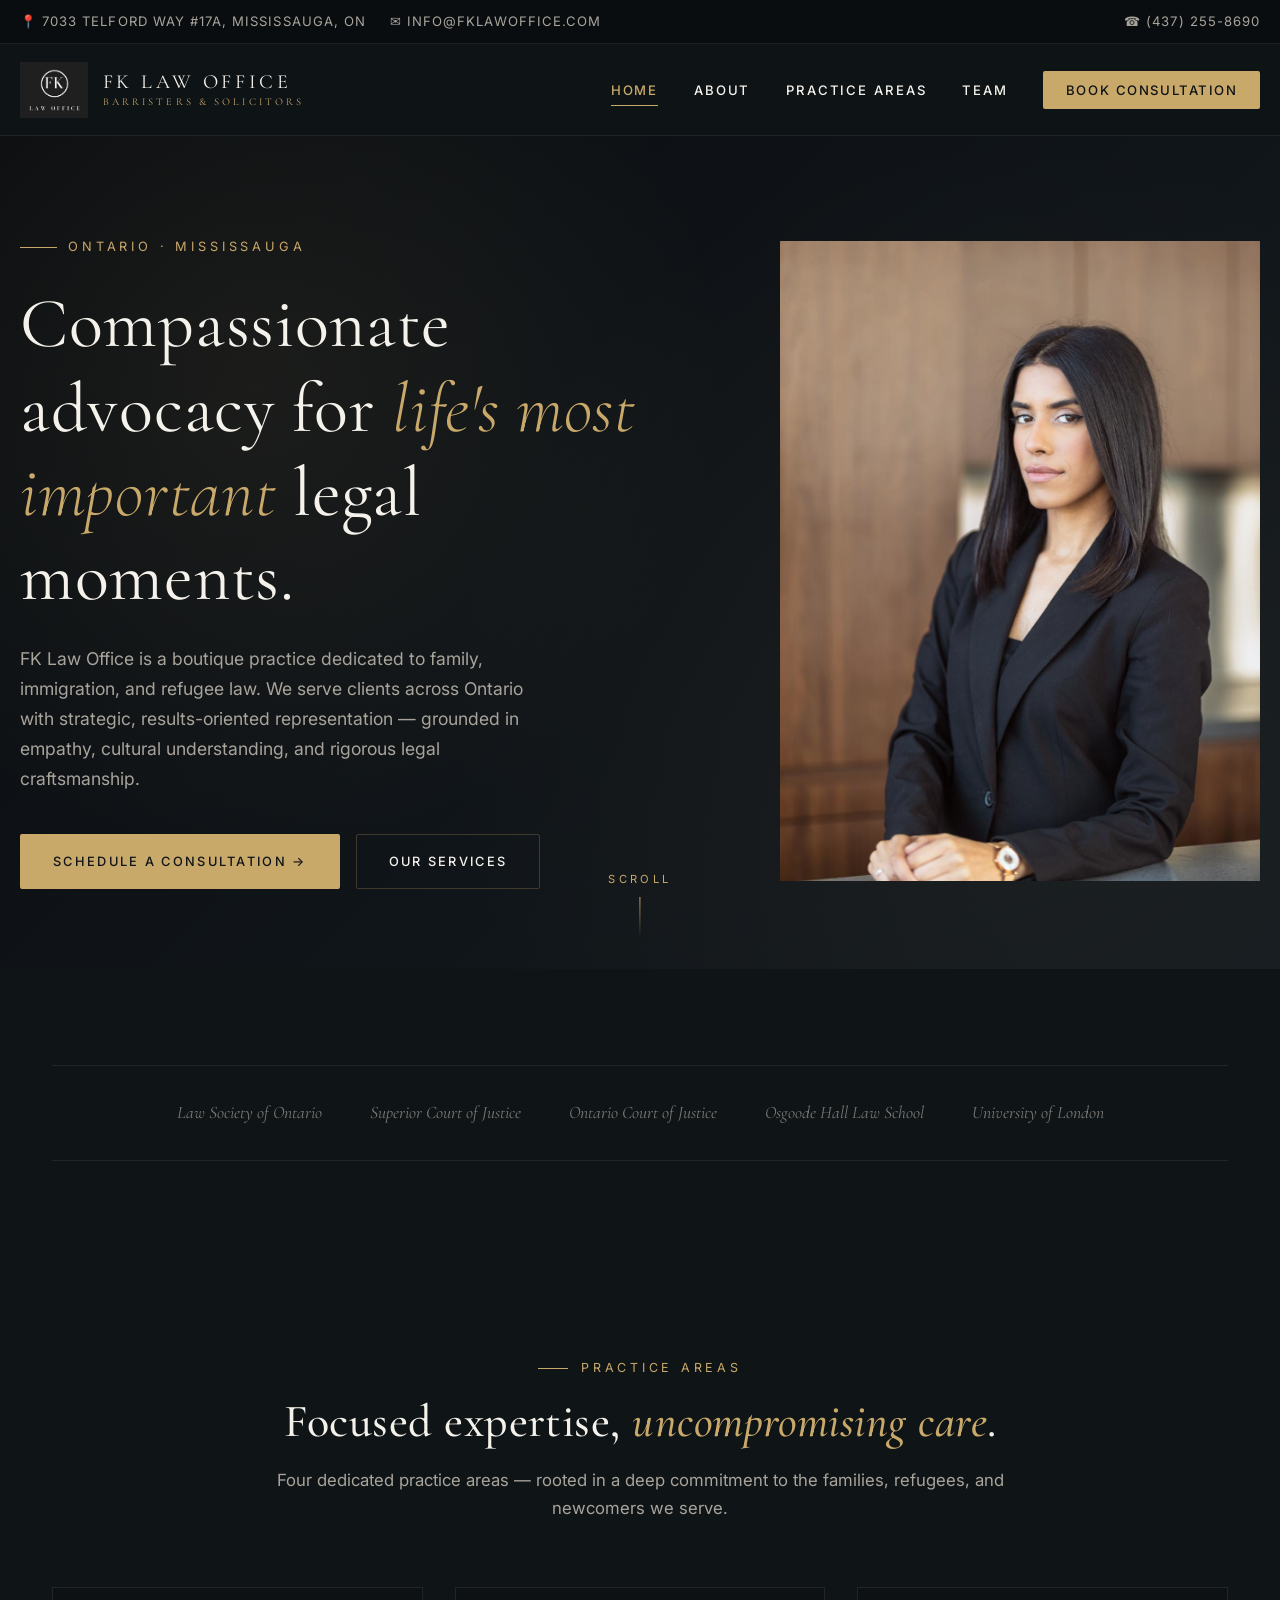
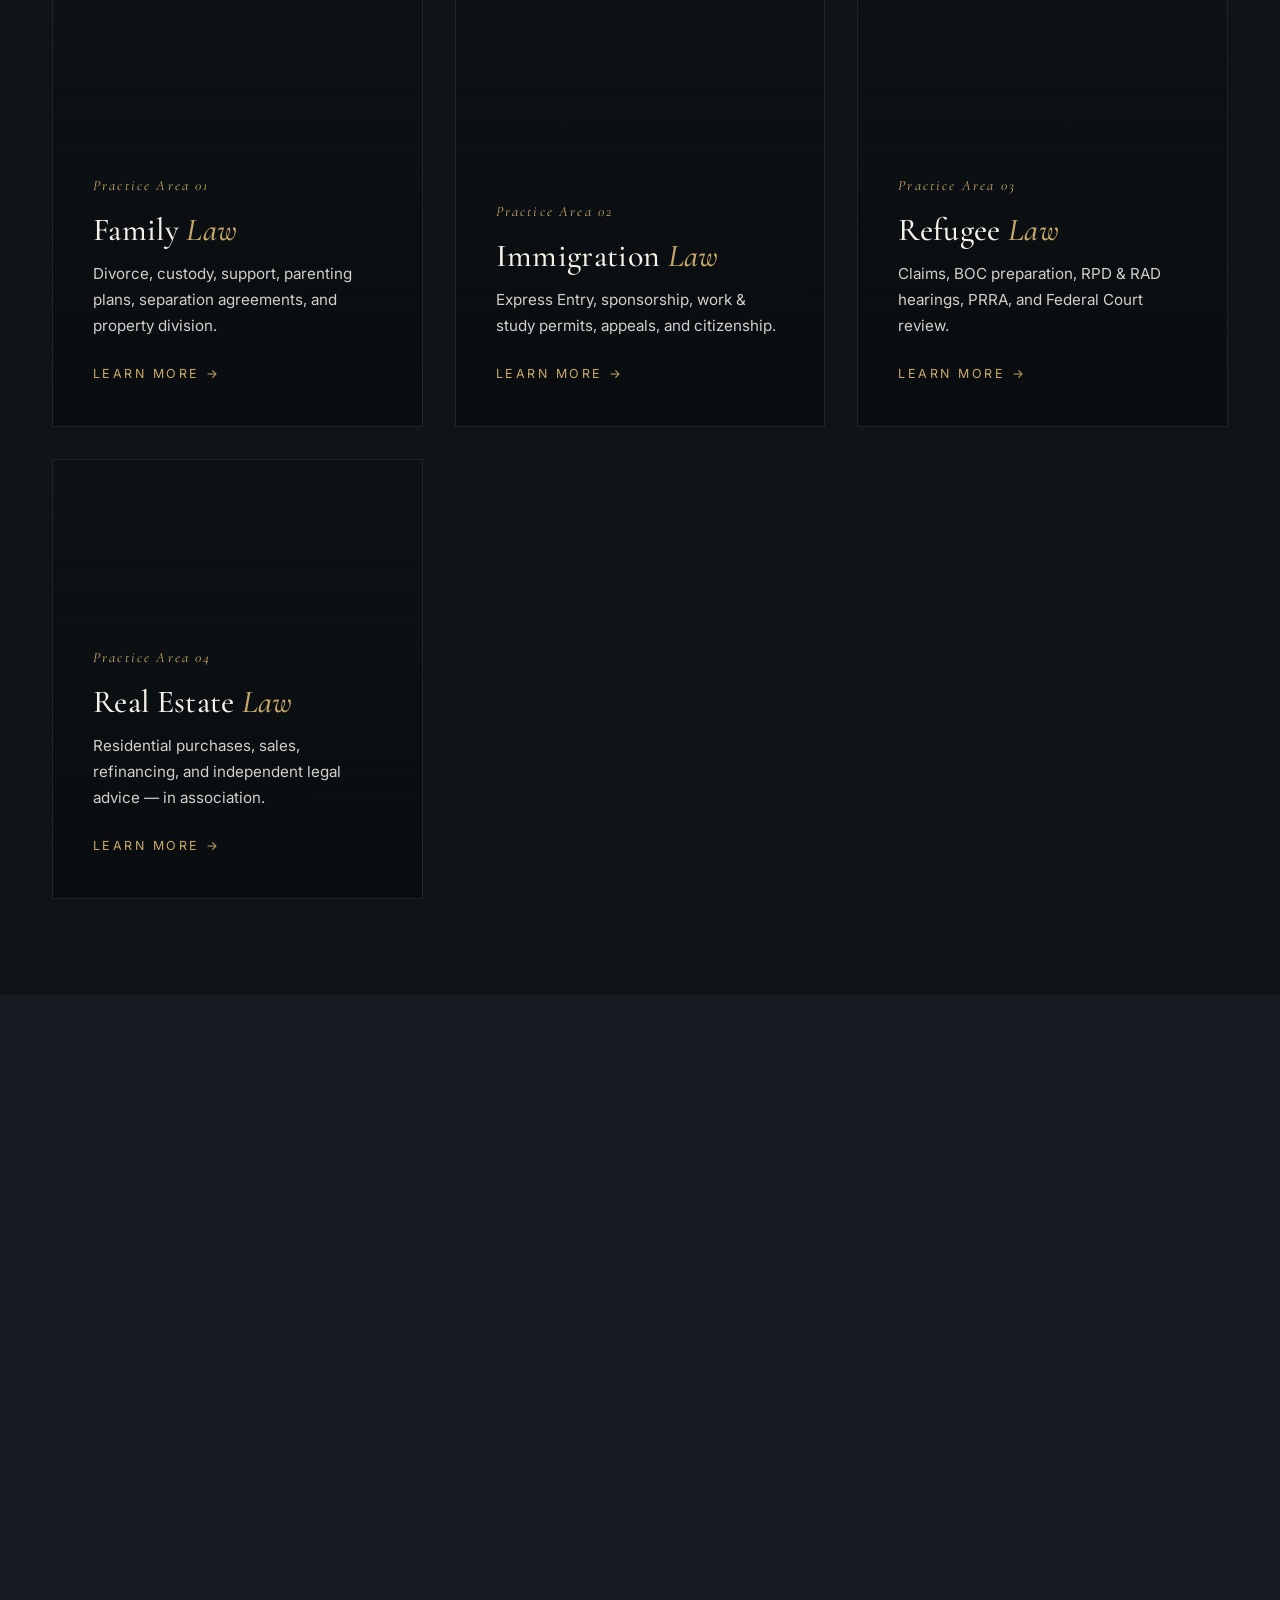
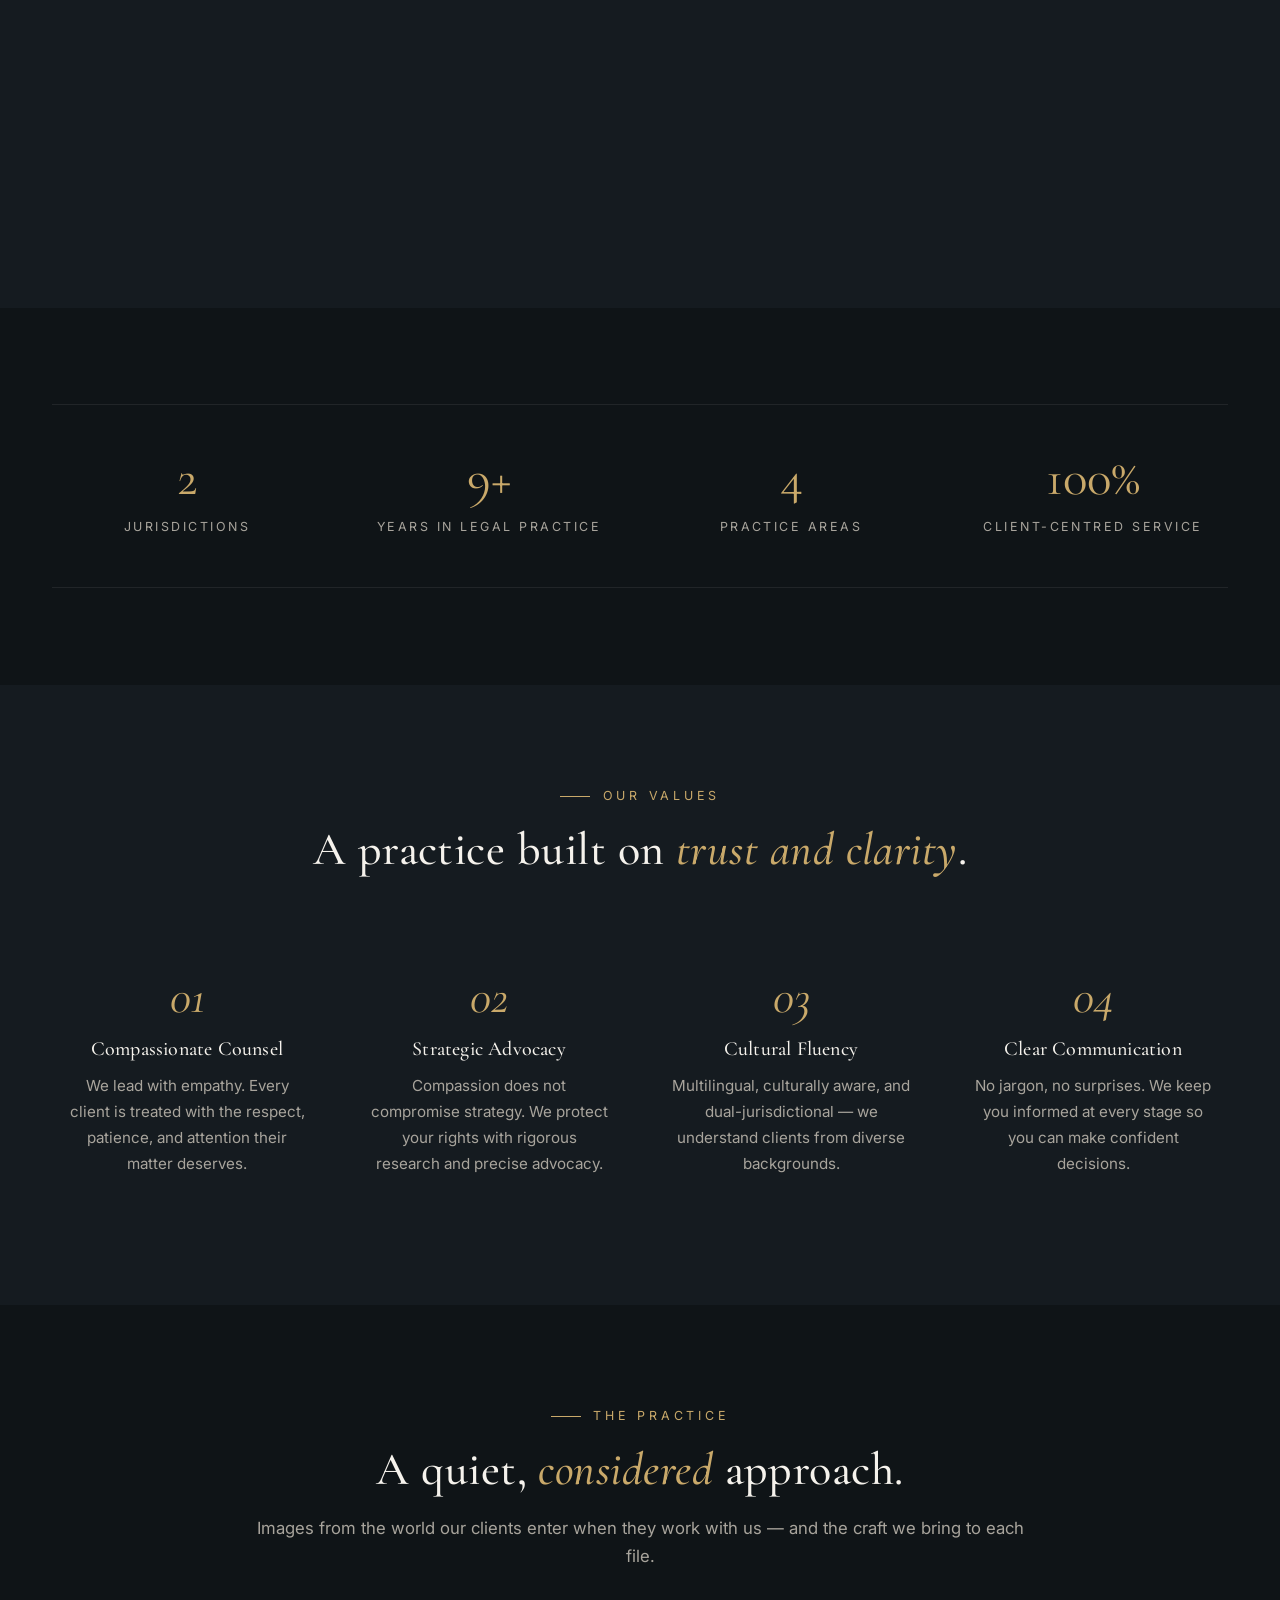
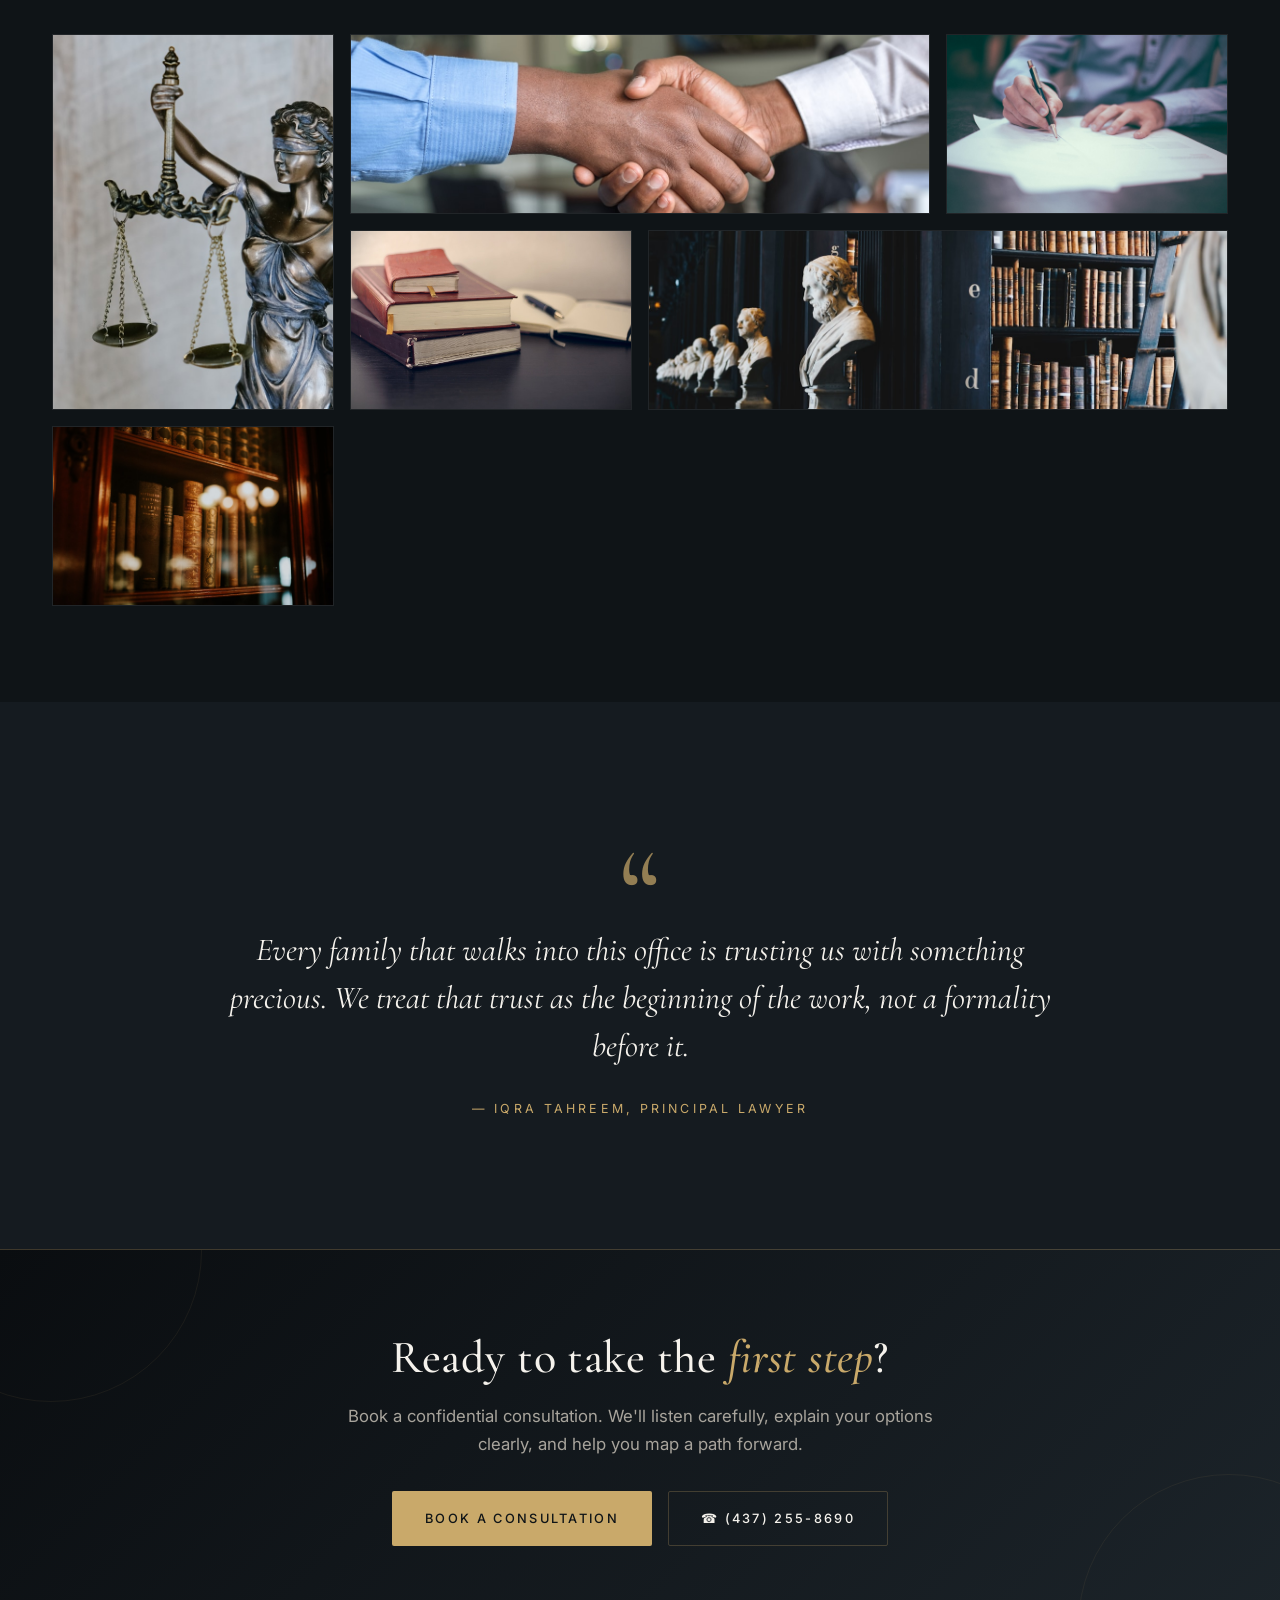
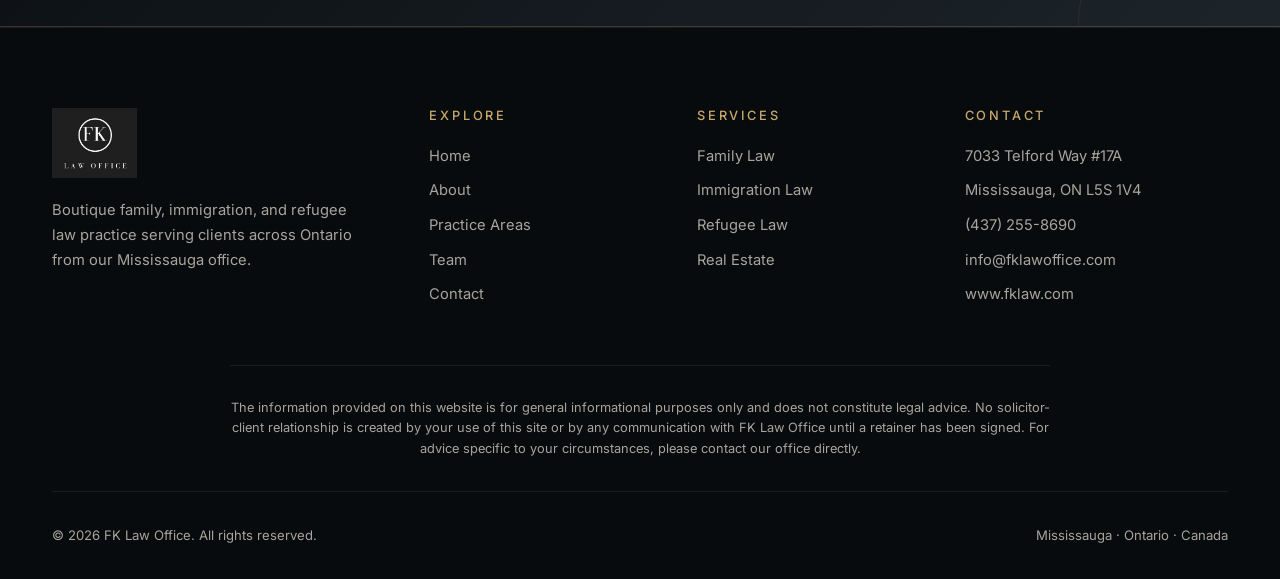
==== commit e979cea8: "Add dedicated practice-area pages with premium imagery and animations - family-law.html, immigration" ====
--- a/index.html
+++ b/index.html
@@ -62,8 +62,21 @@
           <a href="practice-areas.html" class="btn btn-outline">Our Services</a>
         </div>
       </div>
-      <div class="hero-image">
+      <div class="hero-image img-zoom">
         <img src="assets/iqra.jpeg" alt="Iqra Tahreem, Principal Lawyer at FK Law Office" />
+      </div>
+    </div>
+    <div class="scroll-cue">Scroll</div>
+  </section>
+
+  <section class="section">
+    <div class="container">
+      <div class="accolades reveal">
+        <span class="accolade">Law Society of Ontario</span>
+        <span class="accolade">Superior Court of Justice</span>
+        <span class="accolade">Ontario Court of Justice</span>
+        <span class="accolade">Osgoode Hall Law School</span>
+        <span class="accolade">University of London</span>
       </div>
     </div>
   </section>
@@ -73,56 +86,52 @@
       <div class="section-head reveal">
         <span class="section-kicker">Practice Areas</span>
         <h2>Focused expertise, <em>uncompromising care</em>.</h2>
-        <p>Three interwoven practice areas rooted in a deep commitment to the families, refugees, and newcomers we serve.</p>
-      </div>
-
-      <div class="practice-grid">
-        <article class="practice-card reveal">
-          <div class="practice-icon">
-            <svg viewBox="0 0 24 24" fill="none" stroke="currentColor" stroke-width="1.5">
-              <path d="M12 21s-7-4.5-7-11a5 5 0 019-3 5 5 0 019 3c0 6.5-7 11-7 11z"/>
-              <circle cx="8" cy="10" r="1.2" fill="currentColor"/>
-              <circle cx="16" cy="10" r="1.2" fill="currentColor"/>
-            </svg>
-          </div>
-          <h3>Family Law</h3>
-          <p>Divorce, custody, support, parenting plans, separation agreements, and property division under the Family Law Act and Divorce Act.</p>
-          <a href="practice-areas.html#family" class="card-link">Learn More →</a>
-        </article>
-
-        <article class="practice-card reveal">
-          <div class="practice-icon">
-            <svg viewBox="0 0 24 24" fill="none" stroke="currentColor" stroke-width="1.5">
-              <circle cx="12" cy="12" r="9"/>
-              <path d="M3 12h18M12 3a14 14 0 010 18M12 3a14 14 0 000 18"/>
-            </svg>
-          </div>
-          <h3>Immigration Law</h3>
-          <p>Guidance for newcomers, students, workers, and families — from applications and appeals to permanent residency and sponsorship.</p>
-          <a href="practice-areas.html#immigration" class="card-link">Learn More →</a>
-        </article>
-
-        <article class="practice-card reveal">
-          <div class="practice-icon">
-            <svg viewBox="0 0 24 24" fill="none" stroke="currentColor" stroke-width="1.5">
-              <path d="M4 21v-7a8 8 0 0116 0v7"/>
-              <path d="M12 3v4M9 5l3-2 3 2"/>
-            </svg>
-          </div>
-          <h3>Refugee Law</h3>
-          <p>Thoughtful, dignified support for those seeking asylum — from documentation and hearings to settlement and reunification.</p>
-          <a href="practice-areas.html#refugee" class="card-link">Learn More →</a>
-        </article>
+        <p>Four dedicated practice areas — rooted in a deep commitment to the families, refugees, and newcomers we serve.</p>
+      </div>
+
+      <div class="showcase-grid stagger reveal">
+        <a href="family-law.html" class="showcase-card" style="--bg: url('assets/family-hero.jpg');">
+          <div class="showcase-card-body">
+            <span class="showcase-card-num">Practice Area 01</span>
+            <h3>Family <em>Law</em></h3>
+            <p>Divorce, custody, support, parenting plans, separation agreements, and property division.</p>
+            <span class="card-link">Learn More →</span>
+          </div>
+        </a>
+        <a href="immigration-law.html" class="showcase-card" style="--bg: url('assets/immigration-hero.jpg');">
+          <div class="showcase-card-body">
+            <span class="showcase-card-num">Practice Area 02</span>
+            <h3>Immigration <em>Law</em></h3>
+            <p>Express Entry, sponsorship, work & study permits, appeals, and citizenship.</p>
+            <span class="card-link">Learn More →</span>
+          </div>
+        </a>
+        <a href="refugee-law.html" class="showcase-card" style="--bg: url('assets/refugee-hero.jpg');">
+          <div class="showcase-card-body">
+            <span class="showcase-card-num">Practice Area 03</span>
+            <h3>Refugee <em>Law</em></h3>
+            <p>Claims, BOC preparation, RPD & RAD hearings, PRRA, and Federal Court review.</p>
+            <span class="card-link">Learn More →</span>
+          </div>
+        </a>
+        <a href="real-estate.html" class="showcase-card" style="--bg: url('assets/realestate-hero.jpg');">
+          <div class="showcase-card-body">
+            <span class="showcase-card-num">Practice Area 04</span>
+            <h3>Real Estate <em>Law</em></h3>
+            <p>Residential purchases, sales, refinancing, and independent legal advice — in association.</p>
+            <span class="card-link">Learn More →</span>
+          </div>
+        </a>
       </div>
     </div>
   </section>
 
   <section class="section section-alt">
     <div class="container split">
-      <div class="split-image reveal">
+      <div class="split-image img-zoom reveal-left">
         <img src="assets/iqra.jpeg" alt="Iqra Tahreem" />
       </div>
-      <div class="split-content reveal">
+      <div class="split-content reveal-right">
         <span class="section-kicker">Meet Your Counsel</span>
         <h2>Iqra Tahreem, <em>Barrister & Solicitor</em></h2>
         <p>
@@ -165,7 +174,7 @@
 
   <section class="section">
     <div class="container">
-      <div class="stats reveal">
+      <div class="stats reveal stagger">
         <div class="stat">
           <span class="stat-num">2</span>
           <span class="stat-label">Jurisdictions</span>
@@ -175,8 +184,8 @@
           <span class="stat-label">Years in Legal Practice</span>
         </div>
         <div class="stat">
-          <span class="stat-num">3</span>
-          <span class="stat-label">Core Practice Areas</span>
+          <span class="stat-num">4</span>
+          <span class="stat-label">Practice Areas</span>
         </div>
         <div class="stat">
           <span class="stat-num">100%</span>
@@ -193,27 +202,55 @@
         <h2>A practice built on <em>trust and clarity</em>.</h2>
       </div>
 
-      <div class="values-grid">
-        <div class="value-card reveal">
+      <div class="values-grid stagger reveal">
+        <div class="value-card">
           <span class="value-num">01</span>
           <h4>Compassionate Counsel</h4>
           <p>We lead with empathy. Every client is treated with the respect, patience, and attention their matter deserves.</p>
         </div>
-        <div class="value-card reveal">
+        <div class="value-card">
           <span class="value-num">02</span>
           <h4>Strategic Advocacy</h4>
           <p>Compassion does not compromise strategy. We protect your rights with rigorous research and precise advocacy.</p>
         </div>
-        <div class="value-card reveal">
+        <div class="value-card">
           <span class="value-num">03</span>
           <h4>Cultural Fluency</h4>
           <p>Multilingual, culturally aware, and dual-jurisdictional — we understand clients from diverse backgrounds.</p>
         </div>
-        <div class="value-card reveal">
+        <div class="value-card">
           <span class="value-num">04</span>
           <h4>Clear Communication</h4>
           <p>No jargon, no surprises. We keep you informed at every stage so you can make confident decisions.</p>
         </div>
+      </div>
+    </div>
+  </section>
+
+  <section class="section">
+    <div class="container">
+      <div class="section-head reveal">
+        <span class="section-kicker">The Practice</span>
+        <h2>A quiet, <em>considered</em> approach.</h2>
+        <p>Images from the world our clients enter when they work with us — and the craft we bring to each file.</p>
+      </div>
+
+      <div class="gallery-grid stagger reveal">
+        <div class="img-zoom tall"><img src="assets/gallery-1.jpg" alt="Scales of justice" loading="lazy" /></div>
+        <div class="img-zoom wide"><img src="assets/gallery-3.jpg" alt="Handshake agreement" loading="lazy" /></div>
+        <div class="img-zoom"><img src="assets/gallery-4.jpg" alt="Signing documents" loading="lazy" /></div>
+        <div class="img-zoom"><img src="assets/gallery-5.jpg" alt="Legal books" loading="lazy" /></div>
+        <div class="img-zoom wide"><img src="assets/gallery-6.jpg" alt="Law library" loading="lazy" /></div>
+        <div class="img-zoom"><img src="assets/gallery-2.jpg" alt="Antique legal books" loading="lazy" /></div>
+      </div>
+    </div>
+  </section>
+
+  <section class="section section-alt">
+    <div class="container">
+      <div class="quote-block reveal">
+        <p>Every family that walks into this office is trusting us with something precious. We treat that trust as the beginning of the work, not a formality before it.</p>
+        <span class="quote-attr">— Iqra Tahreem, Principal Lawyer</span>
       </div>
     </div>
   </section>
@@ -249,10 +286,10 @@
         <div>
           <h5>Services</h5>
           <ul>
-            <li><a href="practice-areas.html#family">Family Law</a></li>
-            <li><a href="practice-areas.html#immigration">Immigration Law</a></li>
-            <li><a href="practice-areas.html#refugee">Refugee Law</a></li>
-            <li><a href="practice-areas.html#realestate">Real Estate</a></li>
+            <li><a href="family-law.html">Family Law</a></li>
+            <li><a href="immigration-law.html">Immigration Law</a></li>
+            <li><a href="refugee-law.html">Refugee Law</a></li>
+            <li><a href="real-estate.html">Real Estate</a></li>
           </ul>
         </div>
         <div>
--- a/css/styles.css
+++ b/css/styles.css
@@ -1014,6 +1014,253 @@
 }
 
 /* ============================================
+   Practice Hero (inner practice pages)
+   ============================================ */
+
+.practice-hero {
+  position: relative;
+  min-height: 70vh;
+  display: flex;
+  align-items: center;
+  background-size: cover;
+  background-position: center;
+  background-attachment: fixed;
+  overflow: hidden;
+  isolation: isolate;
+}
+
+.practice-hero::after {
+  content: '';
+  position: absolute;
+  inset: 0;
+  background:
+    radial-gradient(circle at 20% 20%, rgba(201, 169, 106, 0.15), transparent 45%),
+    radial-gradient(circle at 80% 80%, rgba(201, 169, 106, 0.10), transparent 55%);
+  pointer-events: none;
+  z-index: 0;
+}
+
+.practice-hero-inner {
+  padding: 6rem 0 5rem;
+  max-width: 900px;
+  position: relative;
+  z-index: 2;
+  animation: heroFade 1.2s ease-out both;
+}
+
+.practice-hero .breadcrumb {
+  margin-bottom: 1rem;
+  animation: slideDown 0.9s ease-out both;
+}
+
+.practice-hero .hero-tag { animation: slideDown 0.9s 0.1s ease-out both; }
+
+.practice-hero h1 {
+  font-weight: 400;
+  margin-bottom: 1.5rem;
+  animation: heroFade 1s 0.15s ease-out both;
+}
+
+.practice-hero h1 em {
+  font-style: italic;
+  color: var(--color-accent);
+}
+
+.practice-hero-lede {
+  font-size: 1.15rem;
+  color: var(--color-ink);
+  max-width: 640px;
+  margin-bottom: 2.5rem;
+  animation: heroFade 1s 0.3s ease-out both;
+}
+
+.practice-hero .hero-actions { animation: heroFade 1s 0.45s ease-out both; }
+
+/* ============================================
+   Service Grid (detailed service cards)
+   ============================================ */
+
+.service-grid {
+  display: grid;
+  grid-template-columns: repeat(auto-fit, minmax(290px, 1fr));
+  gap: 1.5rem;
+}
+
+.service-card {
+  background: var(--color-surface);
+  border: 1px solid var(--color-line-soft);
+  padding: 2.25rem 2rem;
+  position: relative;
+  overflow: hidden;
+  transition: all 0.4s cubic-bezier(0.2, 0.8, 0.2, 1);
+}
+
+.service-card::before {
+  content: '';
+  position: absolute;
+  left: 0;
+  top: 0;
+  bottom: 0;
+  width: 2px;
+  background: var(--color-accent);
+  transform: scaleY(0);
+  transform-origin: top;
+  transition: transform 0.4s ease;
+}
+
+.service-card::after {
+  content: '';
+  position: absolute;
+  right: -40px;
+  top: -40px;
+  width: 120px;
+  height: 120px;
+  border-radius: 50%;
+  background: radial-gradient(circle, rgba(201, 169, 106, 0.12), transparent 70%);
+  opacity: 0;
+  transition: opacity 0.4s ease;
+}
+
+.service-card:hover {
+  transform: translateY(-6px);
+  background: #222a30;
+  border-color: var(--color-accent);
+  box-shadow: 0 20px 50px rgba(0, 0, 0, 0.3);
+}
+
+.service-card:hover::before { transform: scaleY(1); }
+.service-card:hover::after { opacity: 1; }
+
+.service-card h3 {
+  font-size: 1.25rem;
+  margin-bottom: 0.9rem;
+  color: var(--color-ink);
+  position: relative;
+}
+
+.service-card p {
+  font-size: 0.95rem;
+  line-height: 1.65;
+  position: relative;
+}
+
+/* ============================================
+   Process Grid
+   ============================================ */
+
+.process-grid {
+  display: grid;
+  grid-template-columns: repeat(auto-fit, minmax(230px, 1fr));
+  gap: 0;
+  position: relative;
+}
+
+.process-step {
+  padding: 2.5rem 2rem;
+  text-align: left;
+  position: relative;
+  border-right: 1px solid var(--color-line-soft);
+  transition: background 0.3s ease;
+}
+
+.process-step:last-child { border-right: none; }
+
+.process-step:hover {
+  background: var(--color-surface);
+}
+
+.process-step:hover .process-num {
+  color: var(--color-accent);
+  transform: translateY(-4px);
+}
+
+.process-num {
+  font-family: var(--font-serif);
+  font-style: italic;
+  font-size: 3.5rem;
+  color: var(--color-accent-dark);
+  display: block;
+  line-height: 1;
+  margin-bottom: 1.25rem;
+  transition: all 0.3s ease;
+}
+
+.process-step h4 {
+  font-family: var(--font-serif);
+  font-size: 1.3rem;
+  margin-bottom: 0.75rem;
+}
+
+.process-step p {
+  font-size: 0.92rem;
+  line-height: 1.65;
+}
+
+/* ============================================
+   FAQ
+   ============================================ */
+
+.faq-list {
+  max-width: 860px;
+  margin: 0 auto;
+}
+
+.faq-item {
+  background: var(--color-surface);
+  border: 1px solid var(--color-line-soft);
+  border-radius: 2px;
+  margin-bottom: 0.85rem;
+  transition: all 0.3s ease;
+}
+
+.faq-item[open] {
+  border-color: var(--color-accent);
+  background: #1f272e;
+}
+
+.faq-item summary {
+  padding: 1.4rem 1.75rem;
+  cursor: pointer;
+  font-family: var(--font-serif);
+  font-size: 1.2rem;
+  color: var(--color-ink);
+  list-style: none;
+  position: relative;
+  padding-right: 3.5rem;
+  transition: color 0.3s ease;
+  font-weight: 500;
+}
+
+.faq-item summary::-webkit-details-marker { display: none; }
+
+.faq-item summary::after {
+  content: '+';
+  position: absolute;
+  right: 1.75rem;
+  top: 50%;
+  transform: translateY(-50%);
+  font-size: 1.5rem;
+  color: var(--color-accent);
+  font-family: var(--font-sans);
+  transition: transform 0.3s ease;
+  line-height: 1;
+}
+
+.faq-item[open] summary::after {
+  content: '−';
+  transform: translateY(-50%) rotate(180deg);
+}
+
+.faq-item summary:hover { color: var(--color-accent); }
+
+.faq-item p {
+  padding: 0 1.75rem 1.4rem;
+  font-size: 0.98rem;
+  line-height: 1.75;
+  animation: fadeUp 0.5s ease-out both;
+}
+
+/* ============================================
    Animations
    ============================================ */
 
@@ -1022,15 +1269,306 @@
   to { opacity: 1; transform: translateY(0); }
 }
 
+@keyframes heroFade {
+  from { opacity: 0; transform: translateY(30px); }
+  to { opacity: 1; transform: translateY(0); }
+}
+
+@keyframes slideDown {
+  from { opacity: 0; transform: translateY(-12px); }
+  to { opacity: 1; transform: translateY(0); }
+}
+
+@keyframes shimmer {
+  0% { background-position: -200% 0; }
+  100% { background-position: 200% 0; }
+}
+
+@keyframes float {
+  0%, 100% { transform: translateY(0); }
+  50% { transform: translateY(-10px); }
+}
+
+@keyframes pulse {
+  0%, 100% { transform: scale(1); opacity: 1; }
+  50% { transform: scale(1.05); opacity: 0.9; }
+}
+
+@keyframes kenBurns {
+  0% { transform: scale(1) translate(0, 0); }
+  100% { transform: scale(1.12) translate(-2%, -1%); }
+}
+
 .reveal {
   opacity: 0;
-  transform: translateY(24px);
-  transition: opacity 0.8s ease, transform 0.8s ease;
+  transform: translateY(28px);
+  transition: opacity 0.9s cubic-bezier(0.2, 0.8, 0.2, 1), transform 0.9s cubic-bezier(0.2, 0.8, 0.2, 1);
+  will-change: opacity, transform;
 }
 
 .reveal.visible {
   opacity: 1;
   transform: translateY(0);
+}
+
+.reveal-left {
+  opacity: 0;
+  transform: translateX(-40px);
+  transition: opacity 0.9s cubic-bezier(0.2, 0.8, 0.2, 1), transform 0.9s cubic-bezier(0.2, 0.8, 0.2, 1);
+}
+.reveal-left.visible { opacity: 1; transform: translateX(0); }
+
+.reveal-right {
+  opacity: 0;
+  transform: translateX(40px);
+  transition: opacity 0.9s cubic-bezier(0.2, 0.8, 0.2, 1), transform 0.9s cubic-bezier(0.2, 0.8, 0.2, 1);
+}
+.reveal-right.visible { opacity: 1; transform: translateX(0); }
+
+.reveal-zoom {
+  opacity: 0;
+  transform: scale(0.92);
+  transition: opacity 1s ease, transform 1s ease;
+}
+.reveal-zoom.visible { opacity: 1; transform: scale(1); }
+
+/* Stagger children */
+.stagger > * { opacity: 0; transform: translateY(24px); transition: all 0.8s ease; }
+.stagger.visible > *:nth-child(1) { opacity: 1; transform: translateY(0); transition-delay: 0.05s; }
+.stagger.visible > *:nth-child(2) { opacity: 1; transform: translateY(0); transition-delay: 0.15s; }
+.stagger.visible > *:nth-child(3) { opacity: 1; transform: translateY(0); transition-delay: 0.25s; }
+.stagger.visible > *:nth-child(4) { opacity: 1; transform: translateY(0); transition-delay: 0.35s; }
+.stagger.visible > *:nth-child(5) { opacity: 1; transform: translateY(0); transition-delay: 0.45s; }
+.stagger.visible > *:nth-child(6) { opacity: 1; transform: translateY(0); transition-delay: 0.55s; }
+
+/* Image animations */
+.img-zoom {
+  overflow: hidden;
+  position: relative;
+}
+
+.img-zoom img {
+  transition: transform 1.2s cubic-bezier(0.2, 0.8, 0.2, 1);
+}
+
+.img-zoom:hover img { transform: scale(1.08); }
+
+.hero-image img,
+.split-image img {
+  transition: transform 1.2s cubic-bezier(0.2, 0.8, 0.2, 1), filter 0.6s ease;
+}
+
+.hero-image:hover img,
+.split-image:hover img {
+  transform: scale(1.03);
+  filter: saturate(1.05) contrast(1.05);
+}
+
+/* Accent line animation */
+.section-kicker::before {
+  content: '';
+  display: inline-block;
+  width: 30px;
+  height: 1px;
+  background: var(--color-accent);
+  vertical-align: middle;
+  margin-right: 0.8rem;
+  transform: scaleX(0);
+  transform-origin: left;
+  animation: growLine 0.8s 0.2s ease-out forwards;
+}
+
+@keyframes growLine {
+  to { transform: scaleX(1); }
+}
+
+/* Button shimmer */
+.btn-primary {
+  position: relative;
+  overflow: hidden;
+  z-index: 1;
+}
+
+.btn-primary::after {
+  content: '';
+  position: absolute;
+  top: 0;
+  left: -100%;
+  width: 100%;
+  height: 100%;
+  background: linear-gradient(90deg, transparent, rgba(255, 255, 255, 0.2), transparent);
+  transition: left 0.6s ease;
+  z-index: -1;
+}
+
+.btn-primary:hover::after { left: 100%; }
+
+/* Parallax class */
+.parallax {
+  background-attachment: fixed;
+  background-size: cover;
+  background-position: center;
+}
+
+@media (max-width: 780px) {
+  .parallax, .practice-hero { background-attachment: scroll; }
+}
+
+/* Scroll cue */
+.scroll-cue {
+  position: absolute;
+  bottom: 2rem;
+  left: 50%;
+  transform: translateX(-50%);
+  color: var(--color-accent);
+  font-size: 0.7rem;
+  letter-spacing: 0.3em;
+  text-transform: uppercase;
+  animation: float 2.5s ease-in-out infinite;
+  z-index: 2;
+}
+
+.scroll-cue::after {
+  content: '';
+  display: block;
+  width: 1px;
+  height: 40px;
+  background: linear-gradient(to bottom, var(--color-accent), transparent);
+  margin: 0.5rem auto 0;
+}
+
+/* Page transition on load */
+body { animation: pageIn 0.7s ease-out; }
+@keyframes pageIn {
+  from { opacity: 0; }
+  to { opacity: 1; }
+}
+
+/* Practice area showcase cards (hub page) */
+.showcase-grid {
+  display: grid;
+  grid-template-columns: repeat(auto-fit, minmax(320px, 1fr));
+  gap: 2rem;
+}
+
+.showcase-card {
+  position: relative;
+  height: 440px;
+  overflow: hidden;
+  border: 1px solid var(--color-line-soft);
+  isolation: isolate;
+  display: flex;
+  align-items: flex-end;
+  color: var(--color-ink);
+  transition: transform 0.5s ease;
+}
+
+.showcase-card::before {
+  content: '';
+  position: absolute;
+  inset: 0;
+  background-size: cover;
+  background-position: center;
+  background-image: var(--bg);
+  transition: transform 1.5s cubic-bezier(0.2, 0.8, 0.2, 1);
+  z-index: -2;
+}
+
+.showcase-card::after {
+  content: '';
+  position: absolute;
+  inset: 0;
+  background: linear-gradient(to top, rgba(10,13,16,0.95) 10%, rgba(10,13,16,0.55) 55%, rgba(10,13,16,0.25) 100%);
+  z-index: -1;
+  transition: opacity 0.4s ease;
+}
+
+.showcase-card:hover { transform: translateY(-6px); }
+.showcase-card:hover::before { transform: scale(1.1); }
+
+.showcase-card-body {
+  padding: 2.5rem;
+  width: 100%;
+  position: relative;
+  z-index: 1;
+}
+
+.showcase-card-num {
+  font-family: var(--font-serif);
+  font-style: italic;
+  font-size: 0.9rem;
+  color: var(--color-accent);
+  letter-spacing: 0.15em;
+  display: block;
+  margin-bottom: 0.75rem;
+}
+
+.showcase-card h3 {
+  font-size: 2rem;
+  margin-bottom: 0.75rem;
+}
+
+.showcase-card h3 em { font-style: italic; color: var(--color-accent); }
+
+.showcase-card p {
+  color: rgba(245, 242, 236, 0.85);
+  font-size: 0.95rem;
+  margin-bottom: 1.25rem;
+}
+
+.showcase-card .card-link { font-size: 0.78rem; }
+
+/* Marquee / logo strip style */
+.accolades {
+  display: flex;
+  gap: 3rem;
+  justify-content: center;
+  align-items: center;
+  flex-wrap: wrap;
+  padding: 2rem 0;
+  border-top: 1px solid var(--color-line-soft);
+  border-bottom: 1px solid var(--color-line-soft);
+}
+
+.accolade {
+  font-family: var(--font-serif);
+  font-style: italic;
+  color: var(--color-muted);
+  font-size: 1.1rem;
+  opacity: 0.7;
+  transition: opacity 0.3s ease;
+}
+
+.accolade:hover { opacity: 1; color: var(--color-accent); }
+
+/* Gallery */
+.gallery-grid {
+  display: grid;
+  grid-template-columns: repeat(4, 1fr);
+  grid-auto-rows: 180px;
+  gap: 1rem;
+}
+
+.gallery-grid .img-zoom {
+  border: 1px solid var(--color-line-soft);
+}
+
+.gallery-grid img {
+  width: 100%;
+  height: 100%;
+  object-fit: cover;
+}
+
+.gallery-grid .tall { grid-row: span 2; }
+.gallery-grid .wide { grid-column: span 2; }
+
+@media (max-width: 780px) {
+  .gallery-grid { grid-template-columns: repeat(2, 1fr); }
+  .gallery-grid .wide, .gallery-grid .tall { grid-column: span 1; grid-row: span 1; }
+  .process-step { border-right: none; border-bottom: 1px solid var(--color-line-soft); }
+  .process-step:last-child { border-bottom: none; }
+  .service-grid { grid-template-columns: 1fr; }
+  .showcase-card { height: 380px; }
 }
 
 /* ============================================
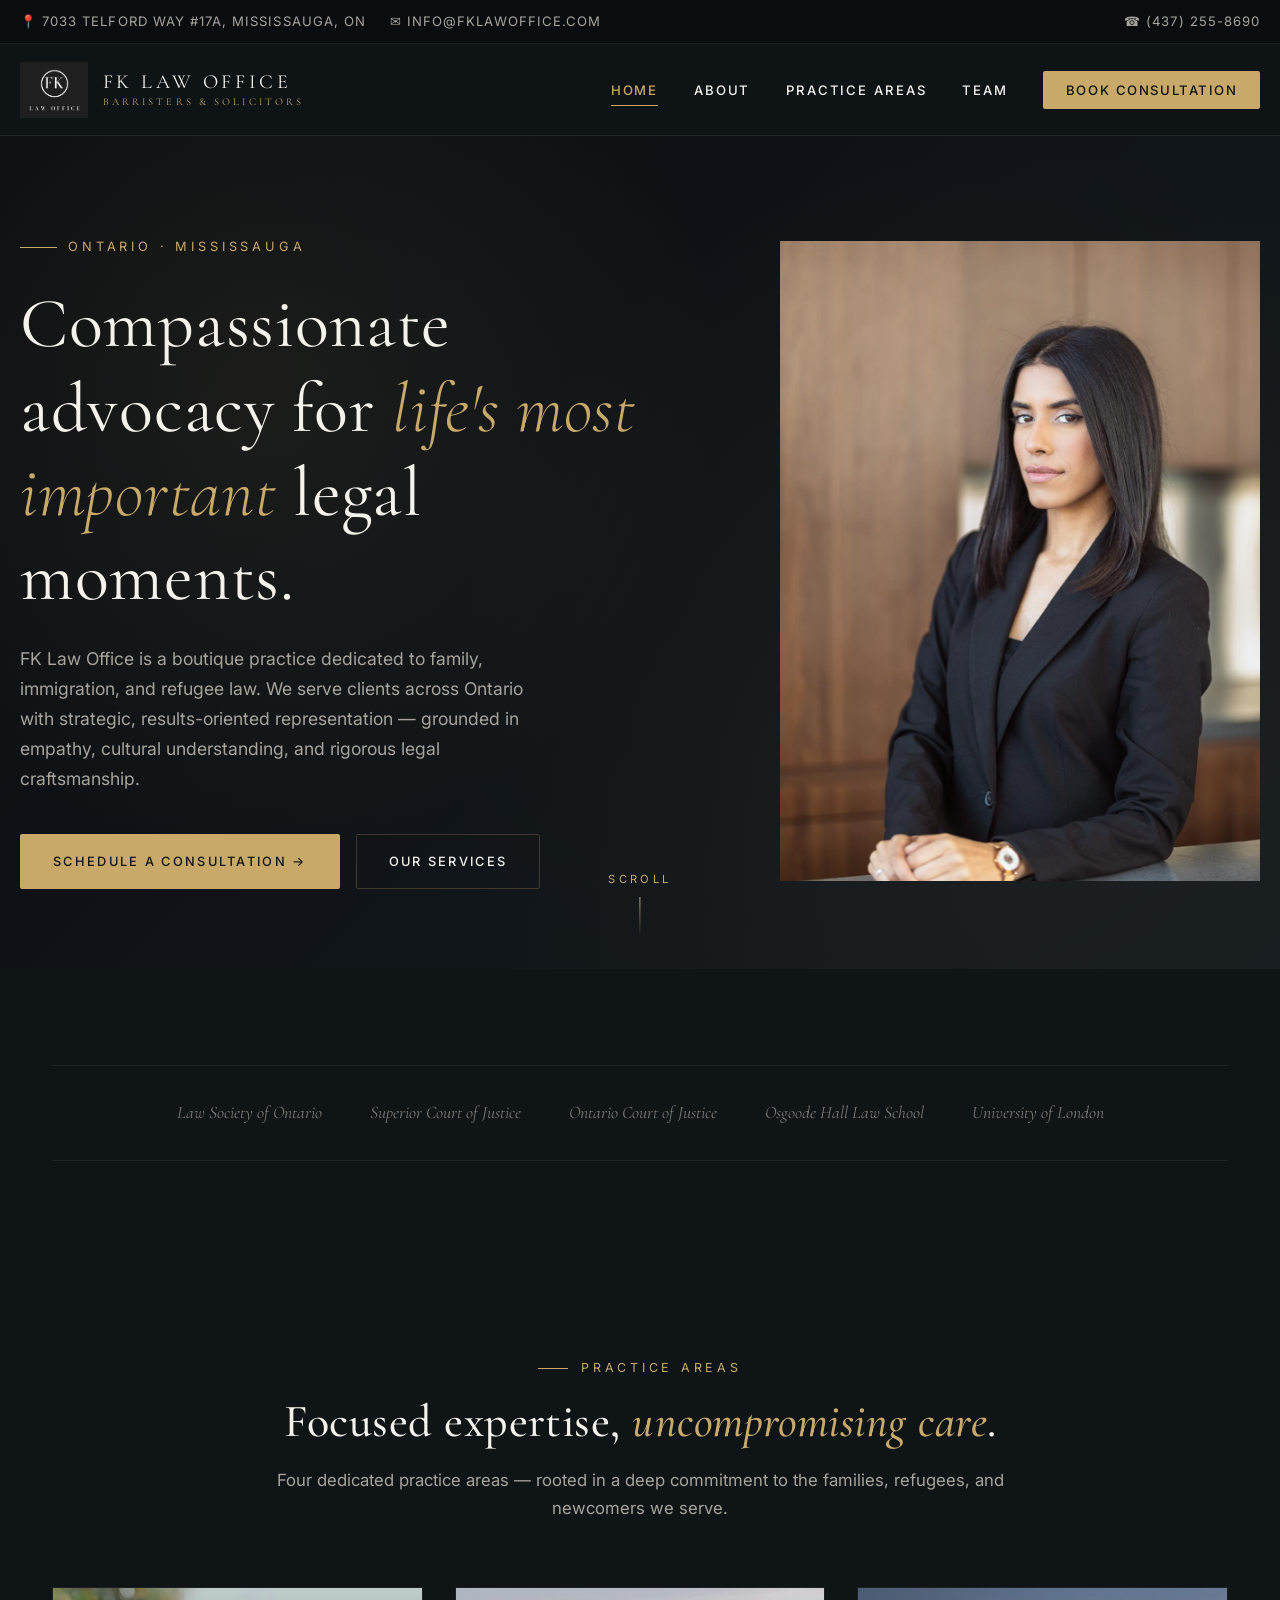
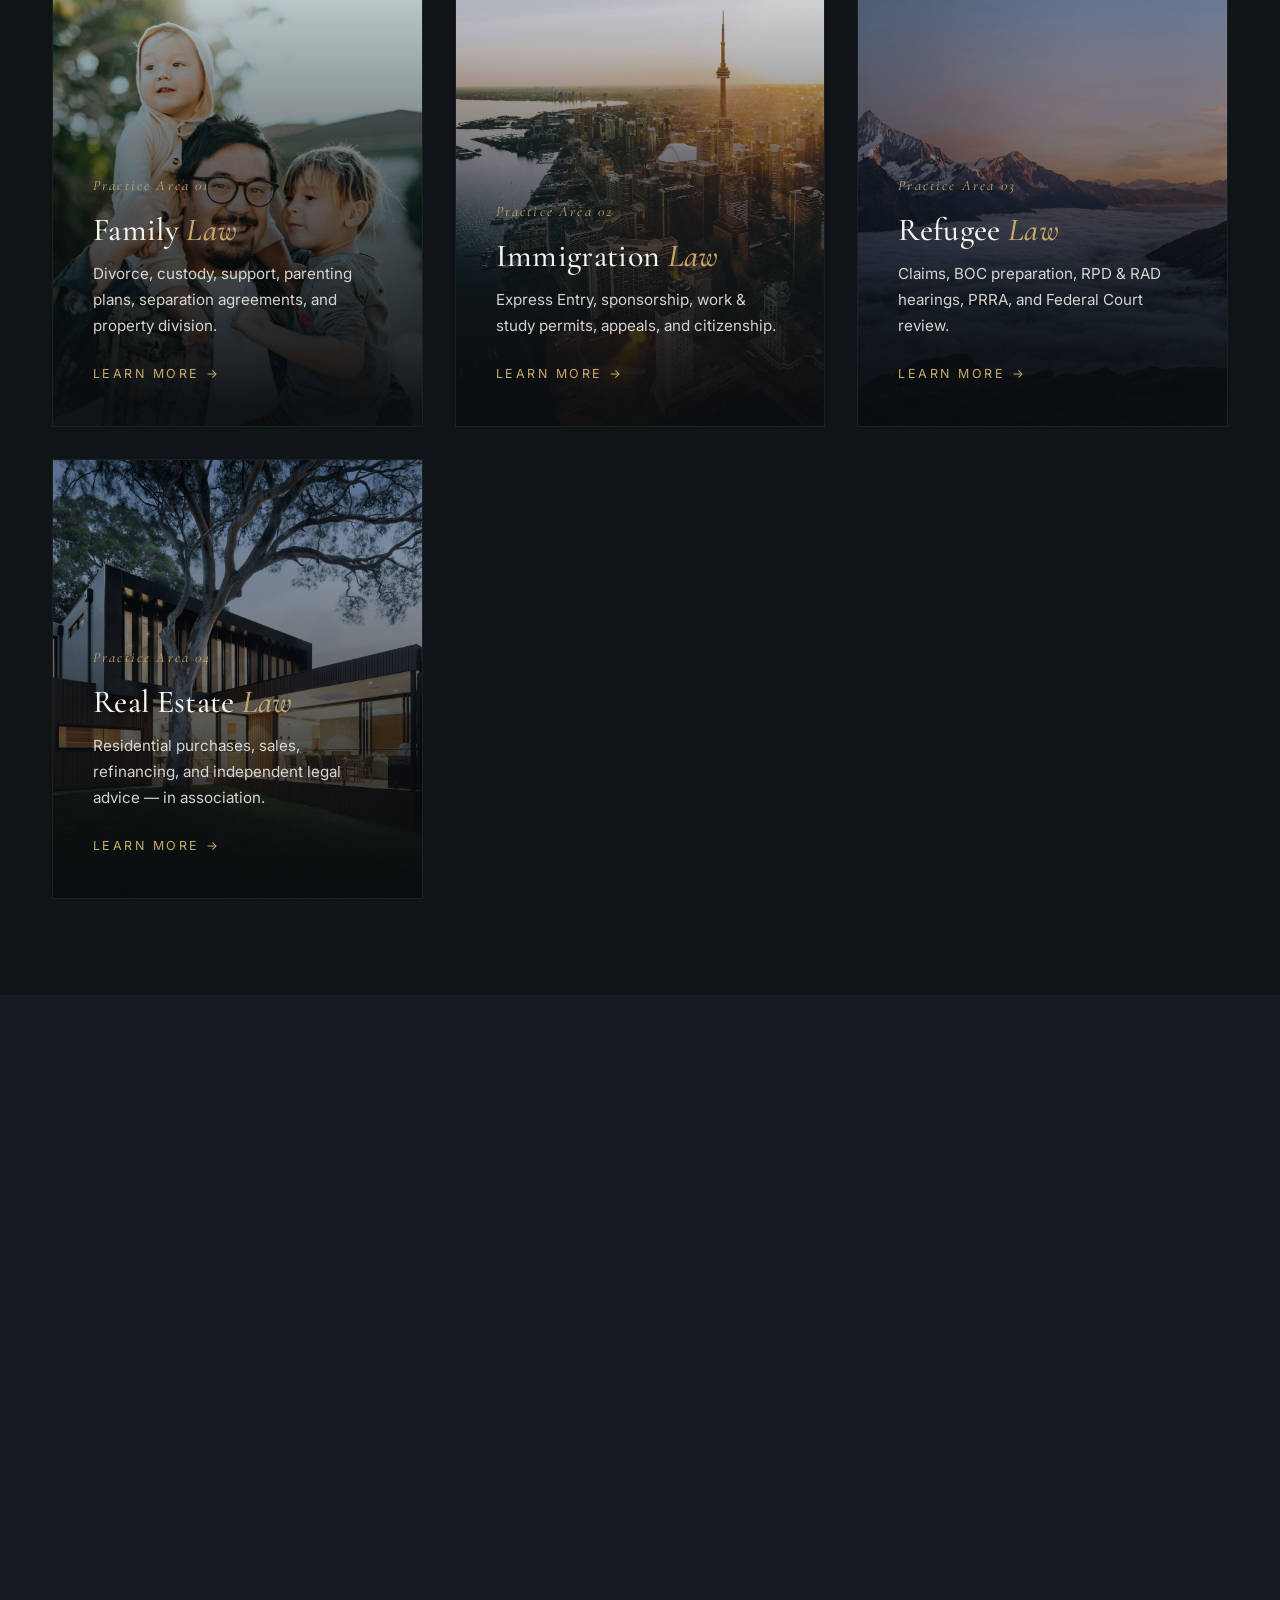
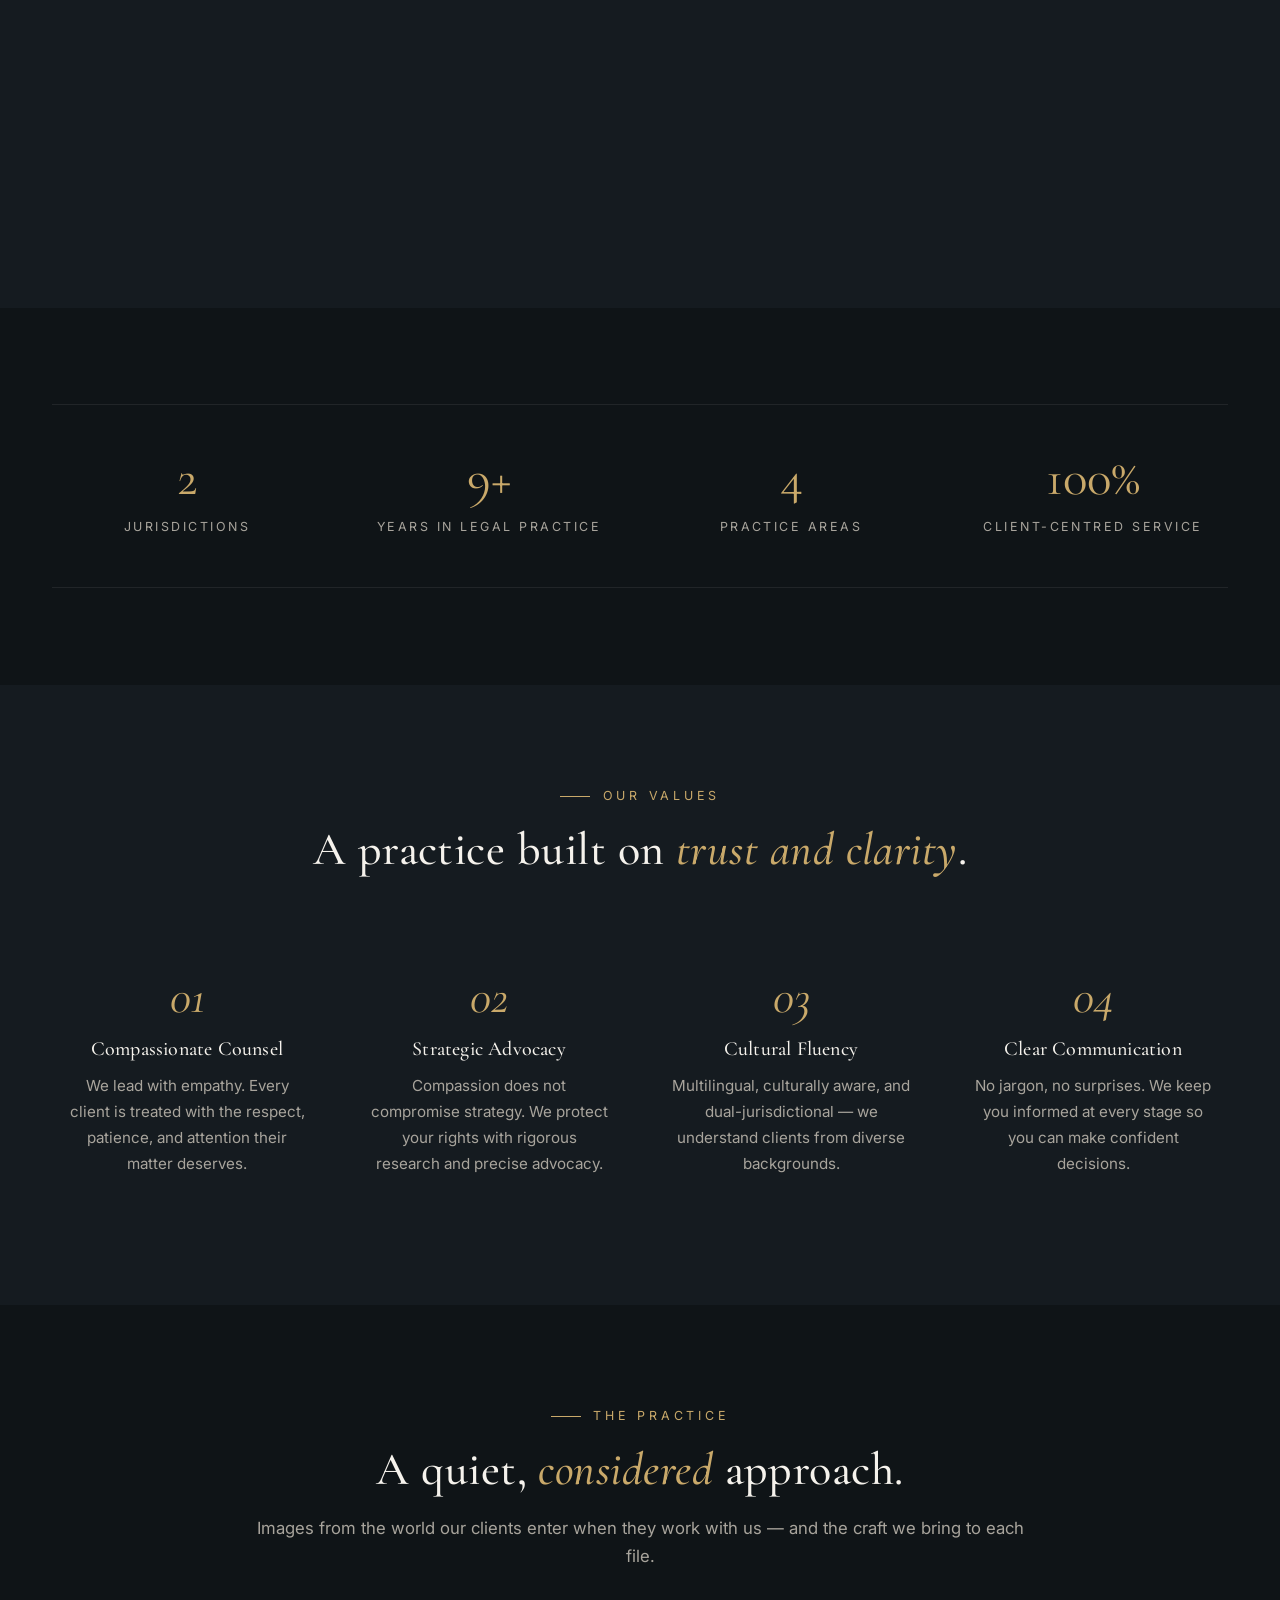
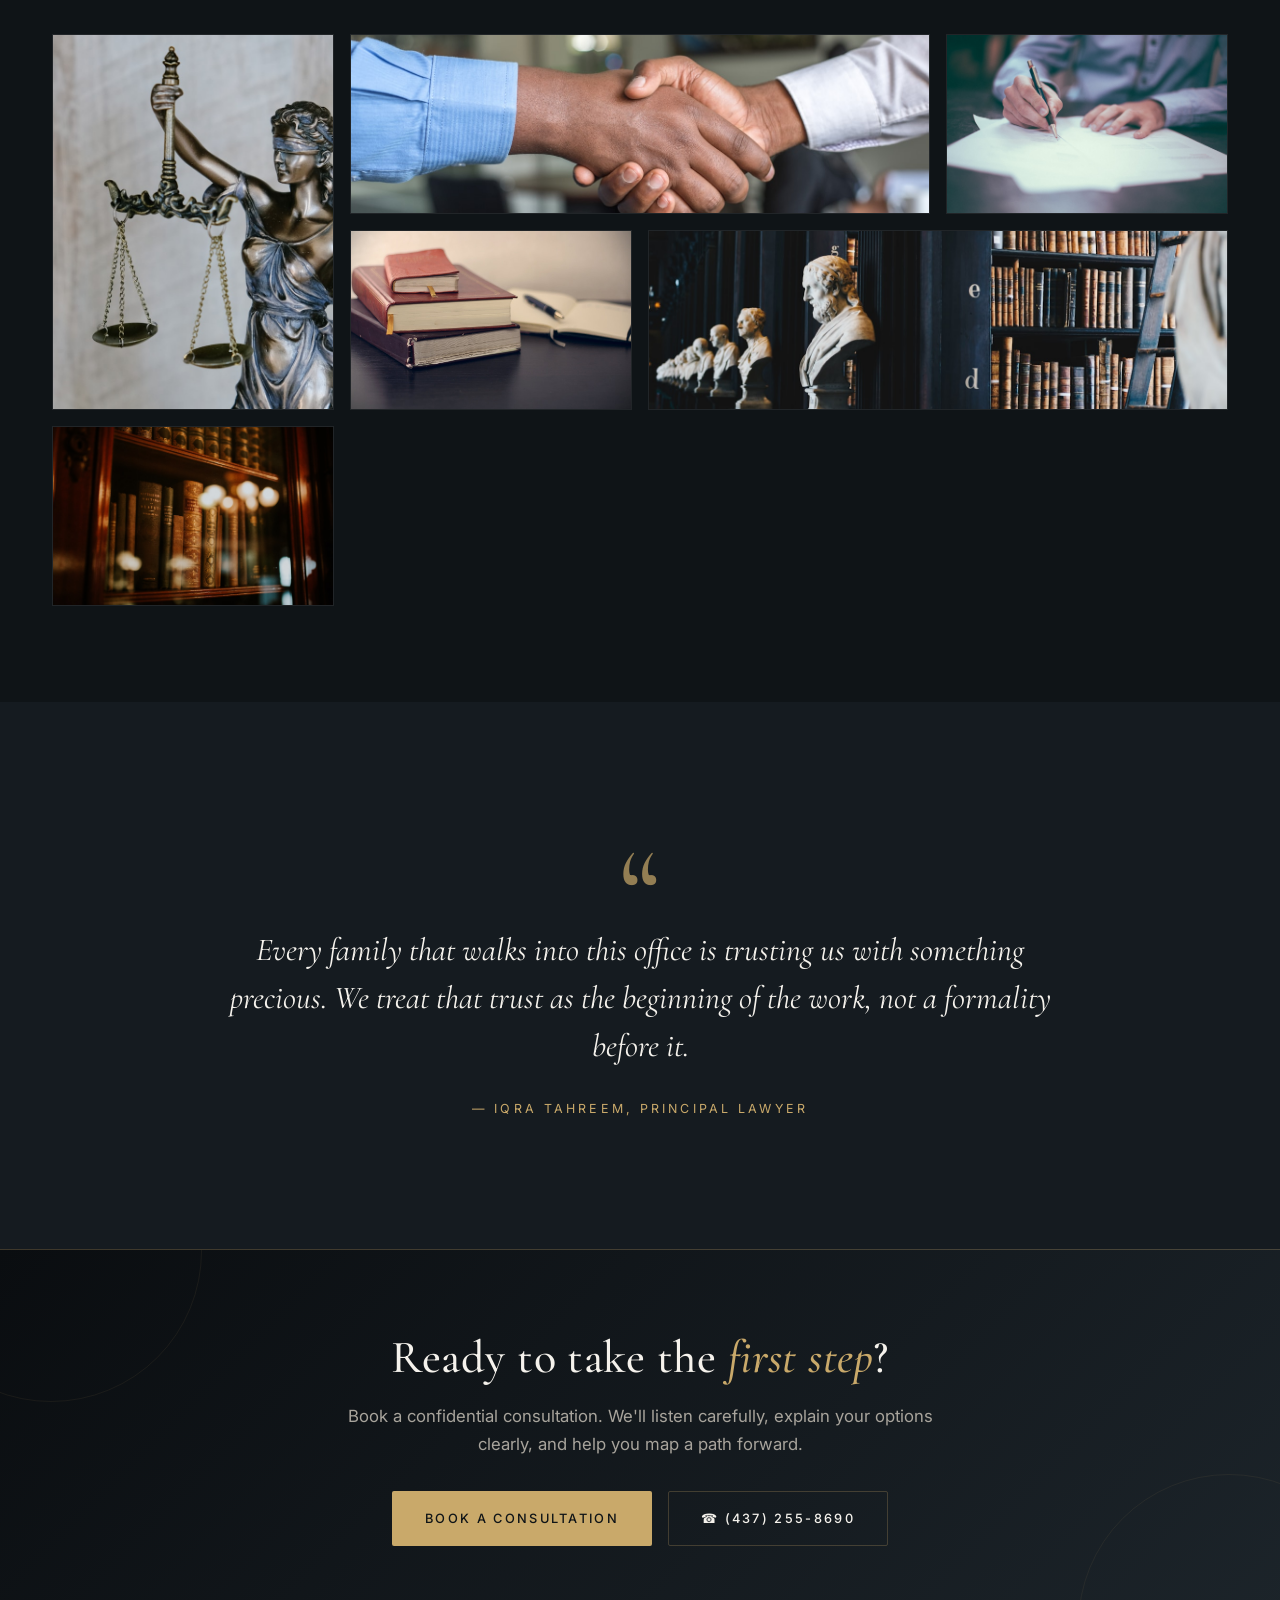
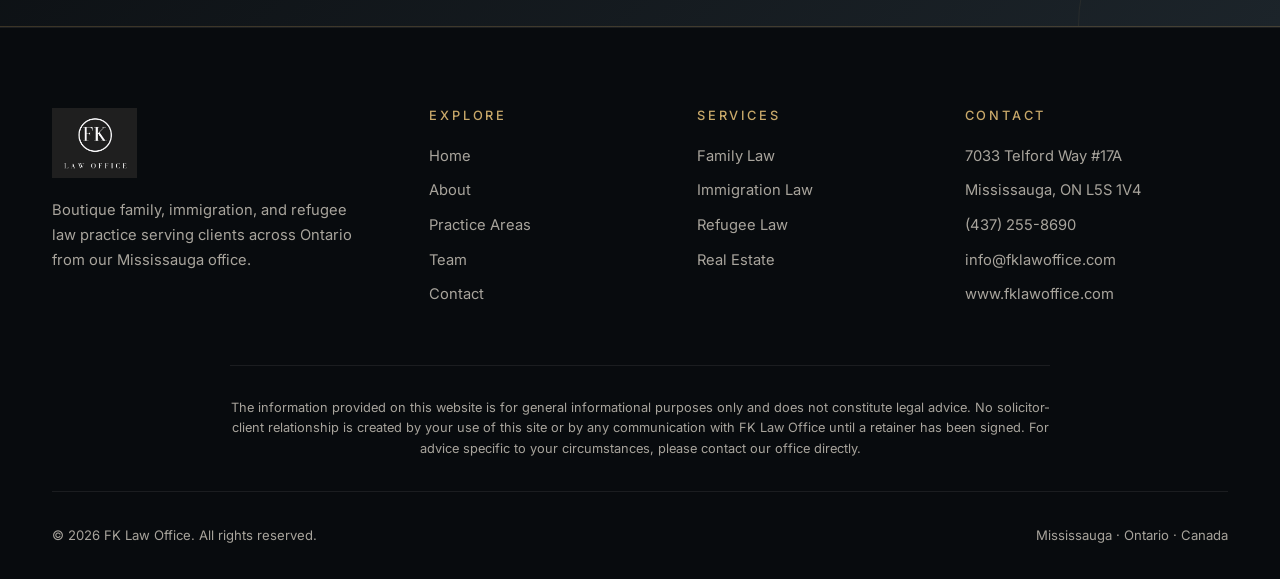
==== commit a3fe0a0a: "Fix showcase-card image rendering; update domain to fklawoffice.com - Replace CSS-variable + ::befor" ====
--- a/index.html
+++ b/index.html
@@ -90,7 +90,9 @@
       </div>
 
       <div class="showcase-grid stagger reveal">
-        <a href="family-law.html" class="showcase-card" style="--bg: url('assets/family-hero.jpg');">
+        <a href="family-law.html" class="showcase-card">
+          <img class="showcase-bg" src="assets/family-hero.jpg" alt="Family law at FK Law Office" loading="lazy" />
+          <div class="showcase-overlay"></div>
           <div class="showcase-card-body">
             <span class="showcase-card-num">Practice Area 01</span>
             <h3>Family <em>Law</em></h3>
@@ -98,7 +100,9 @@
             <span class="card-link">Learn More →</span>
           </div>
         </a>
-        <a href="immigration-law.html" class="showcase-card" style="--bg: url('assets/immigration-hero.jpg');">
+        <a href="immigration-law.html" class="showcase-card">
+          <img class="showcase-bg" src="assets/immigration-hero.jpg" alt="Immigration law at FK Law Office" loading="lazy" />
+          <div class="showcase-overlay"></div>
           <div class="showcase-card-body">
             <span class="showcase-card-num">Practice Area 02</span>
             <h3>Immigration <em>Law</em></h3>
@@ -106,7 +110,9 @@
             <span class="card-link">Learn More →</span>
           </div>
         </a>
-        <a href="refugee-law.html" class="showcase-card" style="--bg: url('assets/refugee-hero.jpg');">
+        <a href="refugee-law.html" class="showcase-card">
+          <img class="showcase-bg" src="assets/refugee-hero.jpg" alt="Refugee law at FK Law Office" loading="lazy" />
+          <div class="showcase-overlay"></div>
           <div class="showcase-card-body">
             <span class="showcase-card-num">Practice Area 03</span>
             <h3>Refugee <em>Law</em></h3>
@@ -114,7 +120,9 @@
             <span class="card-link">Learn More →</span>
           </div>
         </a>
-        <a href="real-estate.html" class="showcase-card" style="--bg: url('assets/realestate-hero.jpg');">
+        <a href="real-estate.html" class="showcase-card">
+          <img class="showcase-bg" src="assets/realestate-hero.jpg" alt="Real estate law at FK Law Office" loading="lazy" />
+          <div class="showcase-overlay"></div>
           <div class="showcase-card-body">
             <span class="showcase-card-num">Practice Area 04</span>
             <h3>Real Estate <em>Law</em></h3>
@@ -299,7 +307,7 @@
             <li>Mississauga, ON L5S 1V4</li>
             <li><a href="tel:+14372558690">(437) 255-8690</a></li>
             <li><a href="mailto:info@fklawoffice.com">info@fklawoffice.com</a></li>
-            <li><a href="https://www.fklaw.com">www.fklaw.com</a></li>
+            <li><a href="https://www.fklawoffice.com">www.fklawoffice.com</a></li>
           </ul>
         </div>
       </div>
--- a/css/styles.css
+++ b/css/styles.css
@@ -1456,41 +1456,48 @@
   height: 440px;
   overflow: hidden;
   border: 1px solid var(--color-line-soft);
-  isolation: isolate;
   display: flex;
   align-items: flex-end;
   color: var(--color-ink);
-  transition: transform 0.5s ease;
-}
-
-.showcase-card::before {
-  content: '';
+  transition: transform 0.5s ease, box-shadow 0.5s ease;
+  text-decoration: none;
+  background: #0a0d10;
+}
+
+.showcase-bg {
   position: absolute;
   inset: 0;
-  background-size: cover;
-  background-position: center;
-  background-image: var(--bg);
-  transition: transform 1.5s cubic-bezier(0.2, 0.8, 0.2, 1);
-  z-index: -2;
-}
-
-.showcase-card::after {
-  content: '';
+  width: 100%;
+  height: 100%;
+  object-fit: cover;
+  transition: transform 1.8s cubic-bezier(0.2, 0.8, 0.2, 1), filter 0.6s ease;
+  z-index: 1;
+  filter: saturate(0.9) contrast(1.02);
+}
+
+.showcase-overlay {
   position: absolute;
   inset: 0;
-  background: linear-gradient(to top, rgba(10,13,16,0.95) 10%, rgba(10,13,16,0.55) 55%, rgba(10,13,16,0.25) 100%);
-  z-index: -1;
+  background: linear-gradient(to top, rgba(10,13,16,0.96) 5%, rgba(10,13,16,0.55) 55%, rgba(10,13,16,0.15) 100%);
+  z-index: 2;
   transition: opacity 0.4s ease;
 }
 
-.showcase-card:hover { transform: translateY(-6px); }
-.showcase-card:hover::before { transform: scale(1.1); }
+.showcase-card:hover {
+  transform: translateY(-6px);
+  box-shadow: 0 24px 60px rgba(0, 0, 0, 0.45);
+}
+
+.showcase-card:hover .showcase-bg {
+  transform: scale(1.08);
+  filter: saturate(1.05) contrast(1.05);
+}
 
 .showcase-card-body {
   padding: 2.5rem;
   width: 100%;
   position: relative;
-  z-index: 1;
+  z-index: 3;
 }
 
 .showcase-card-num {
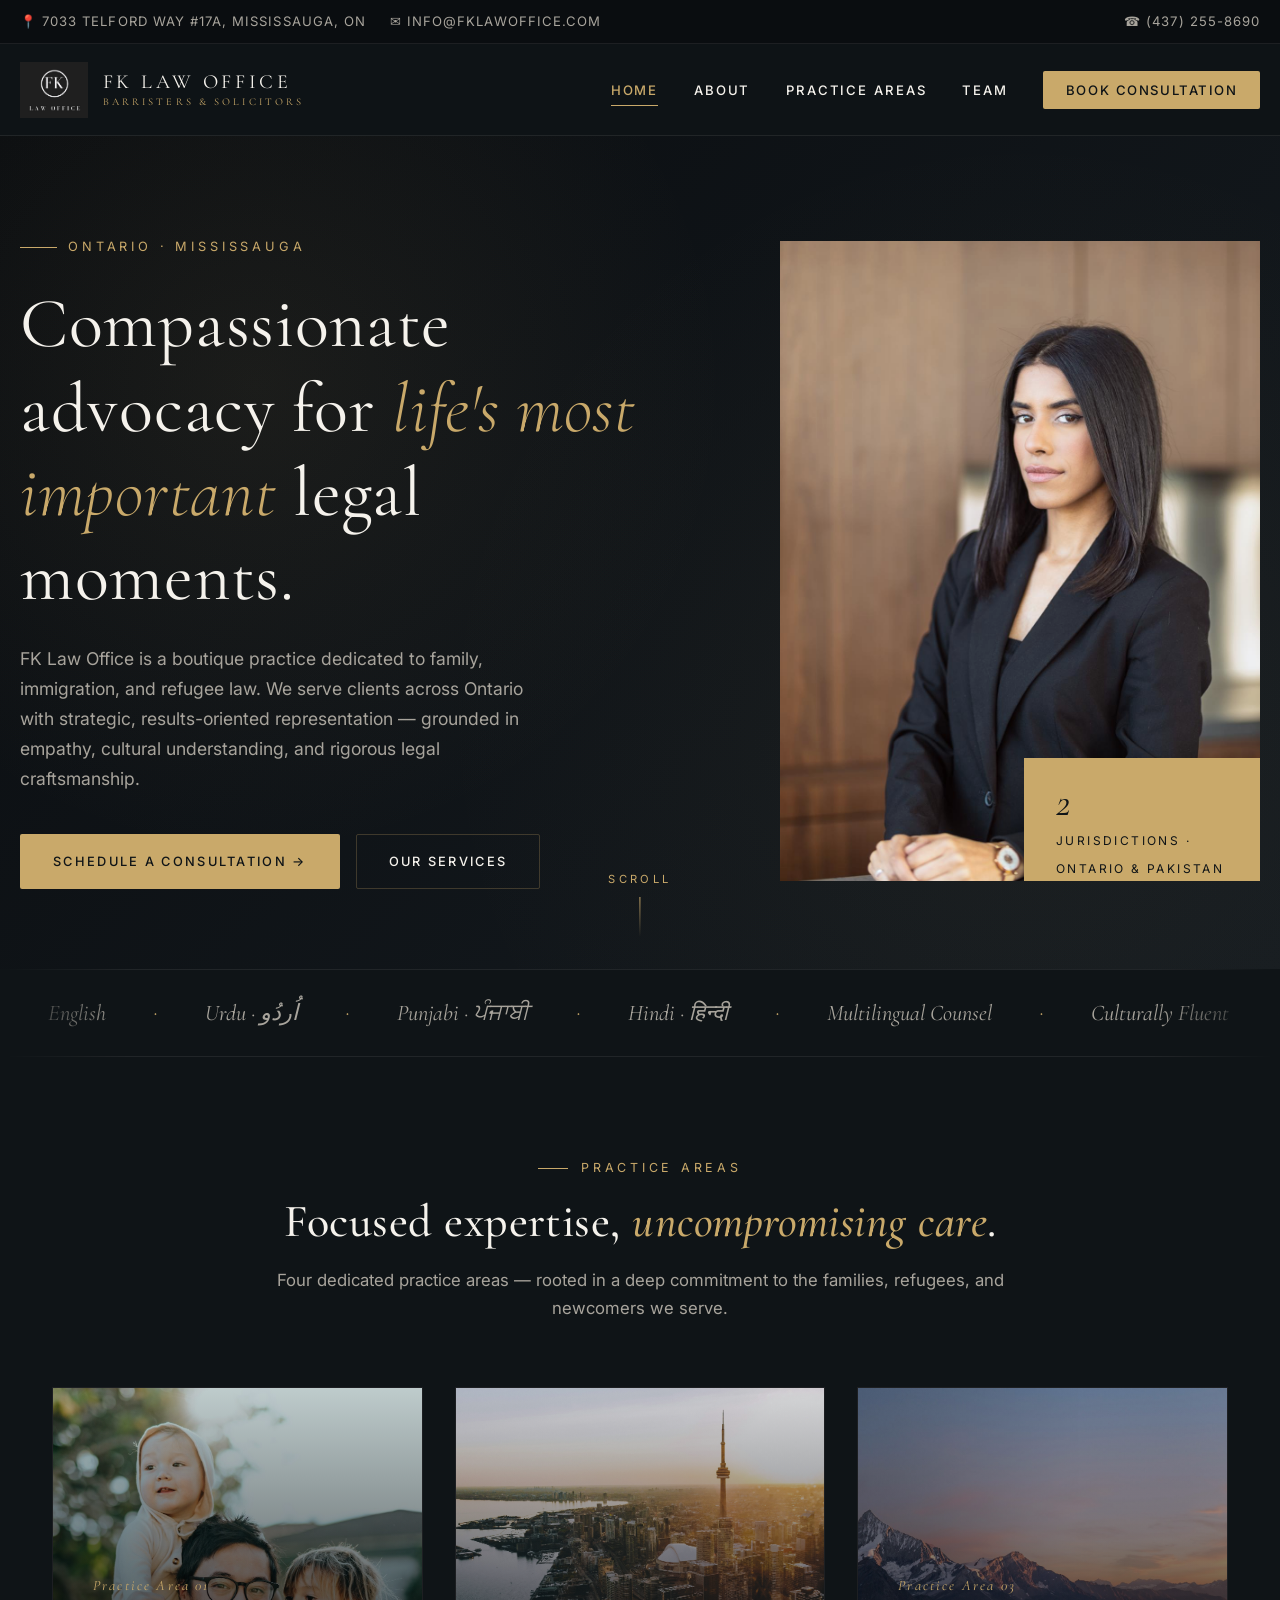
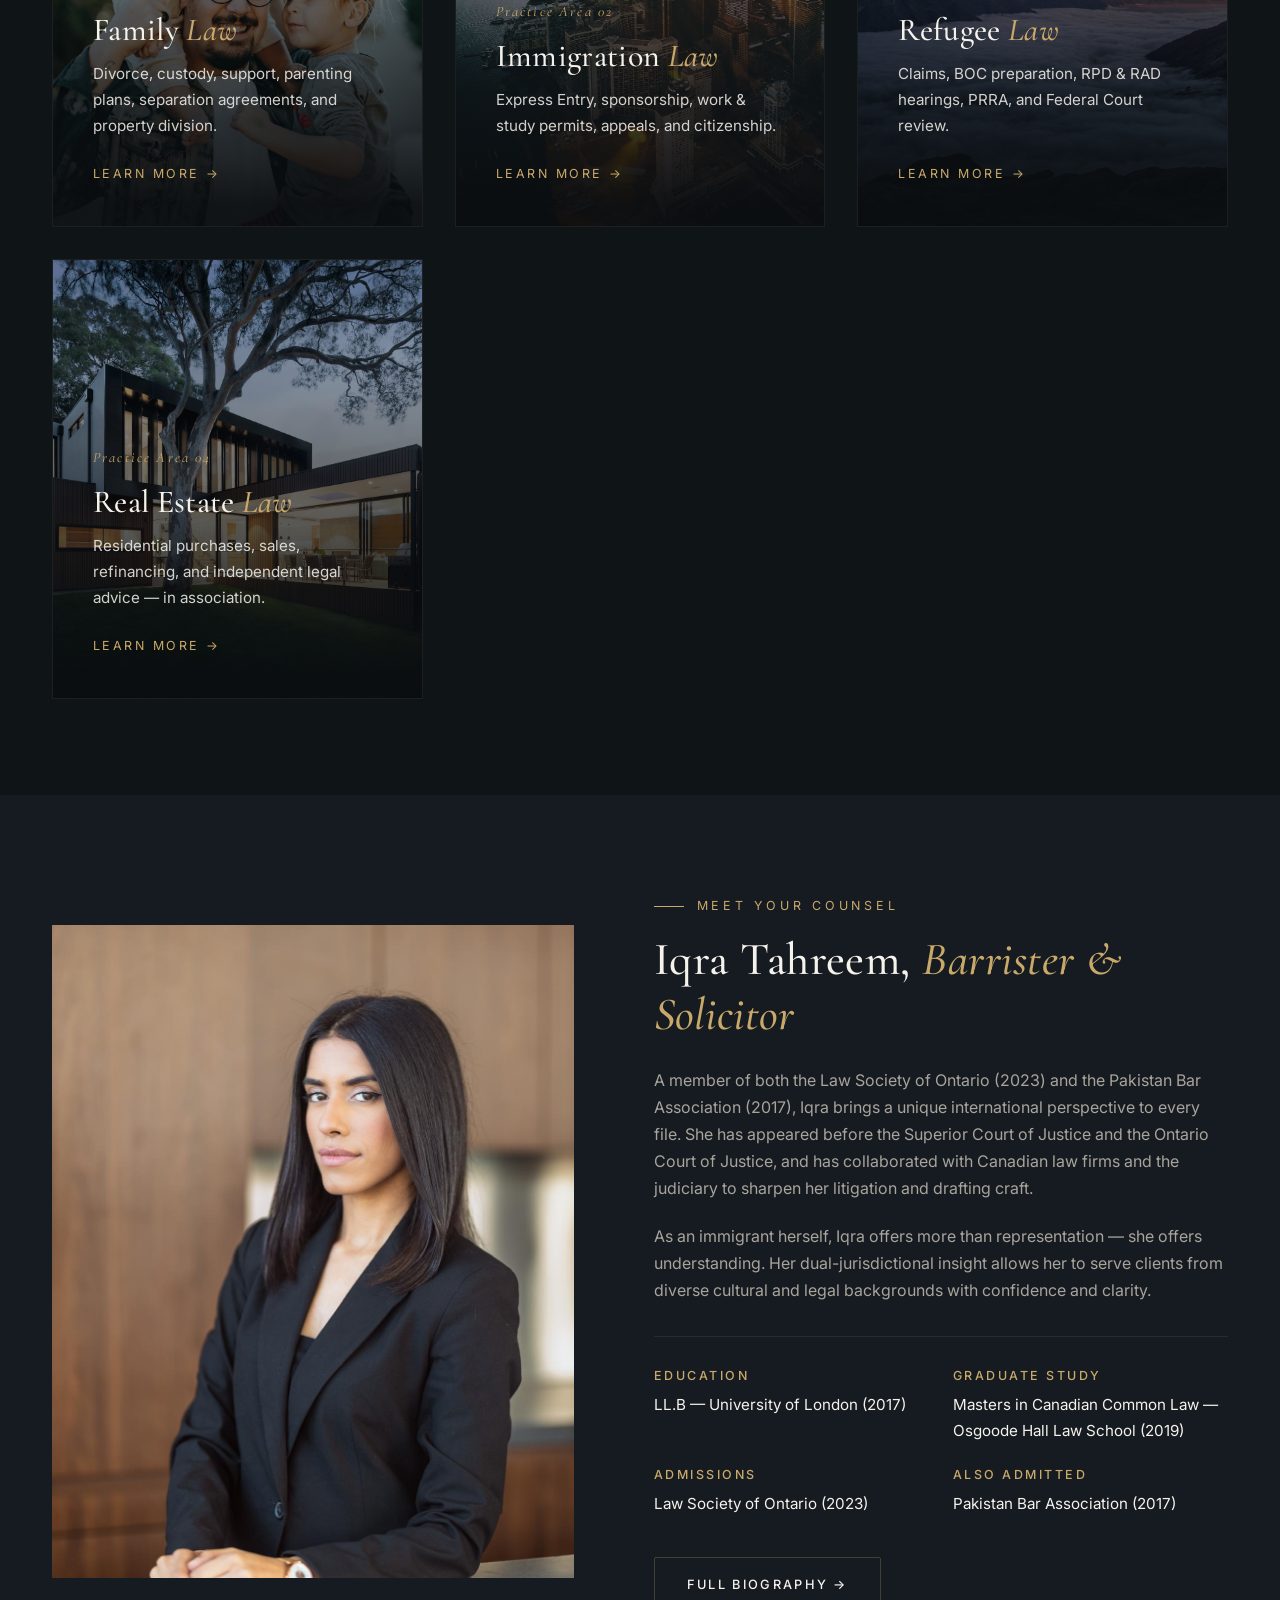
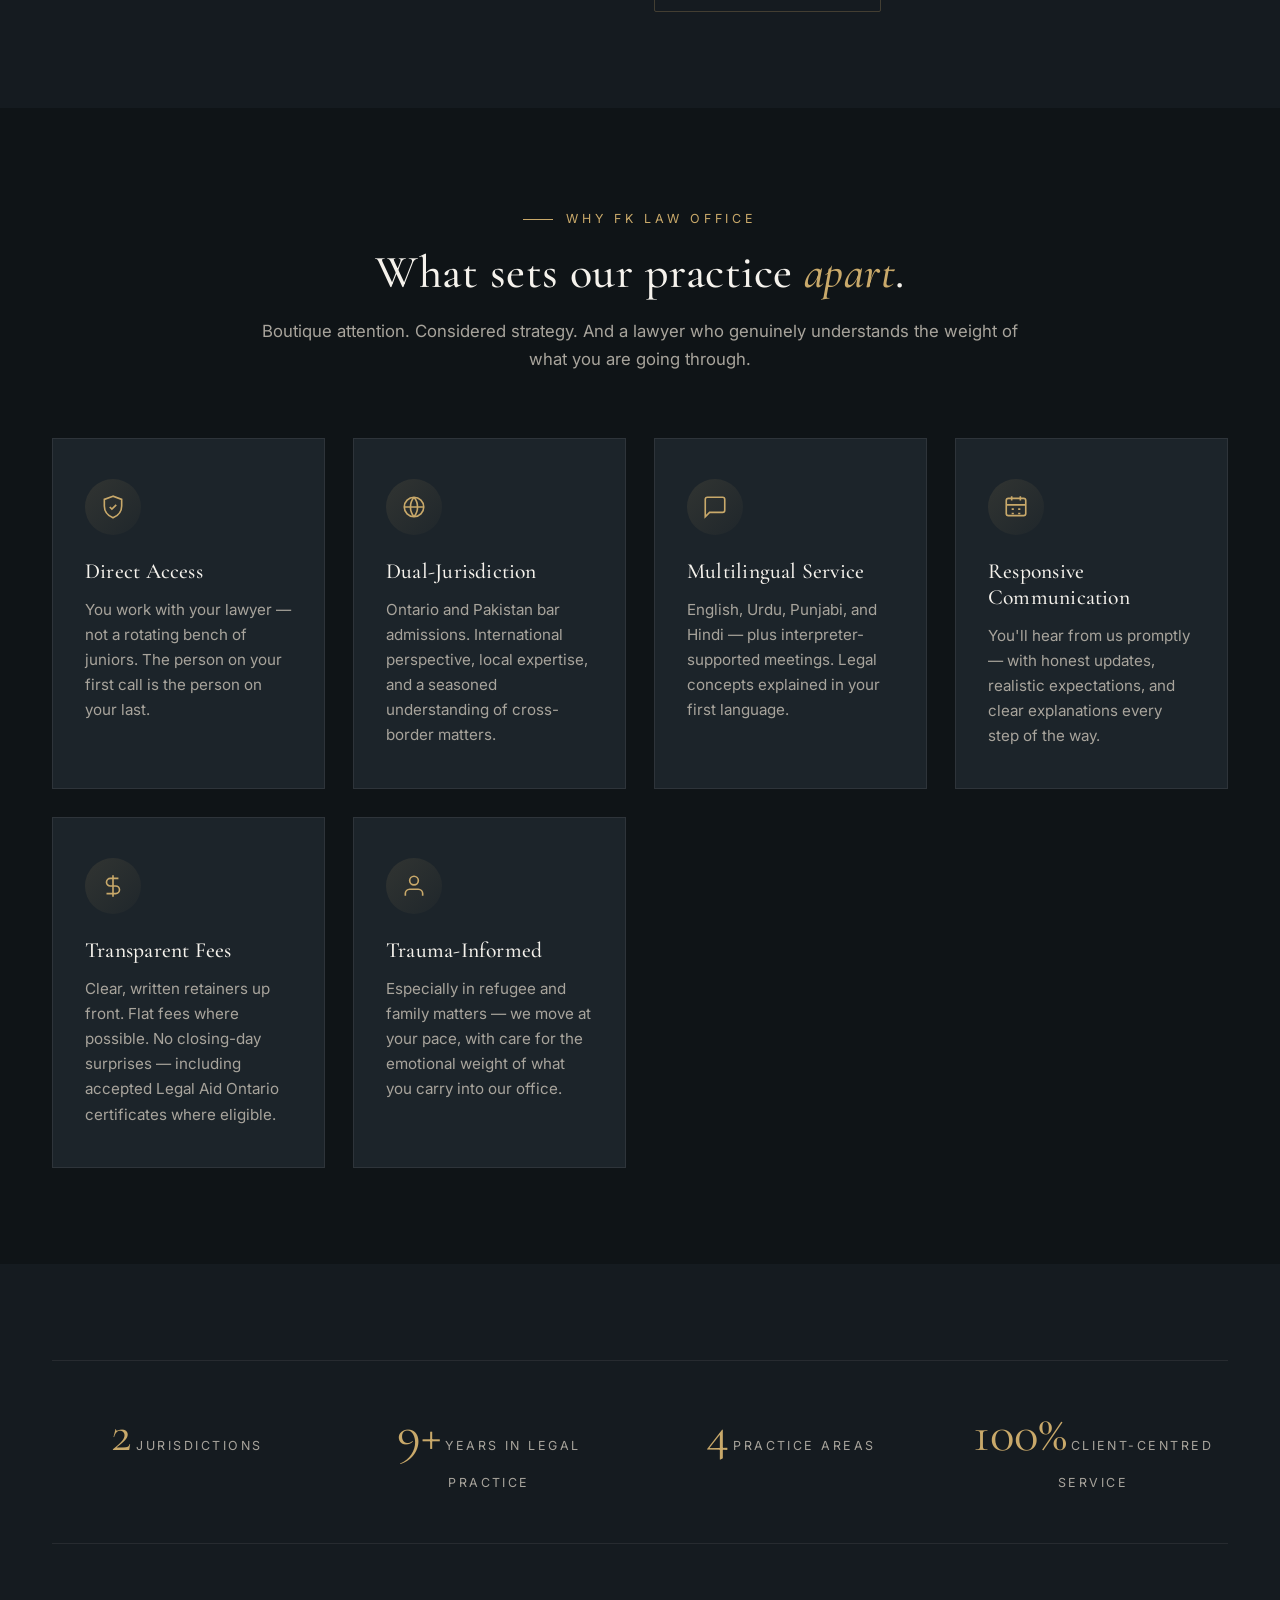
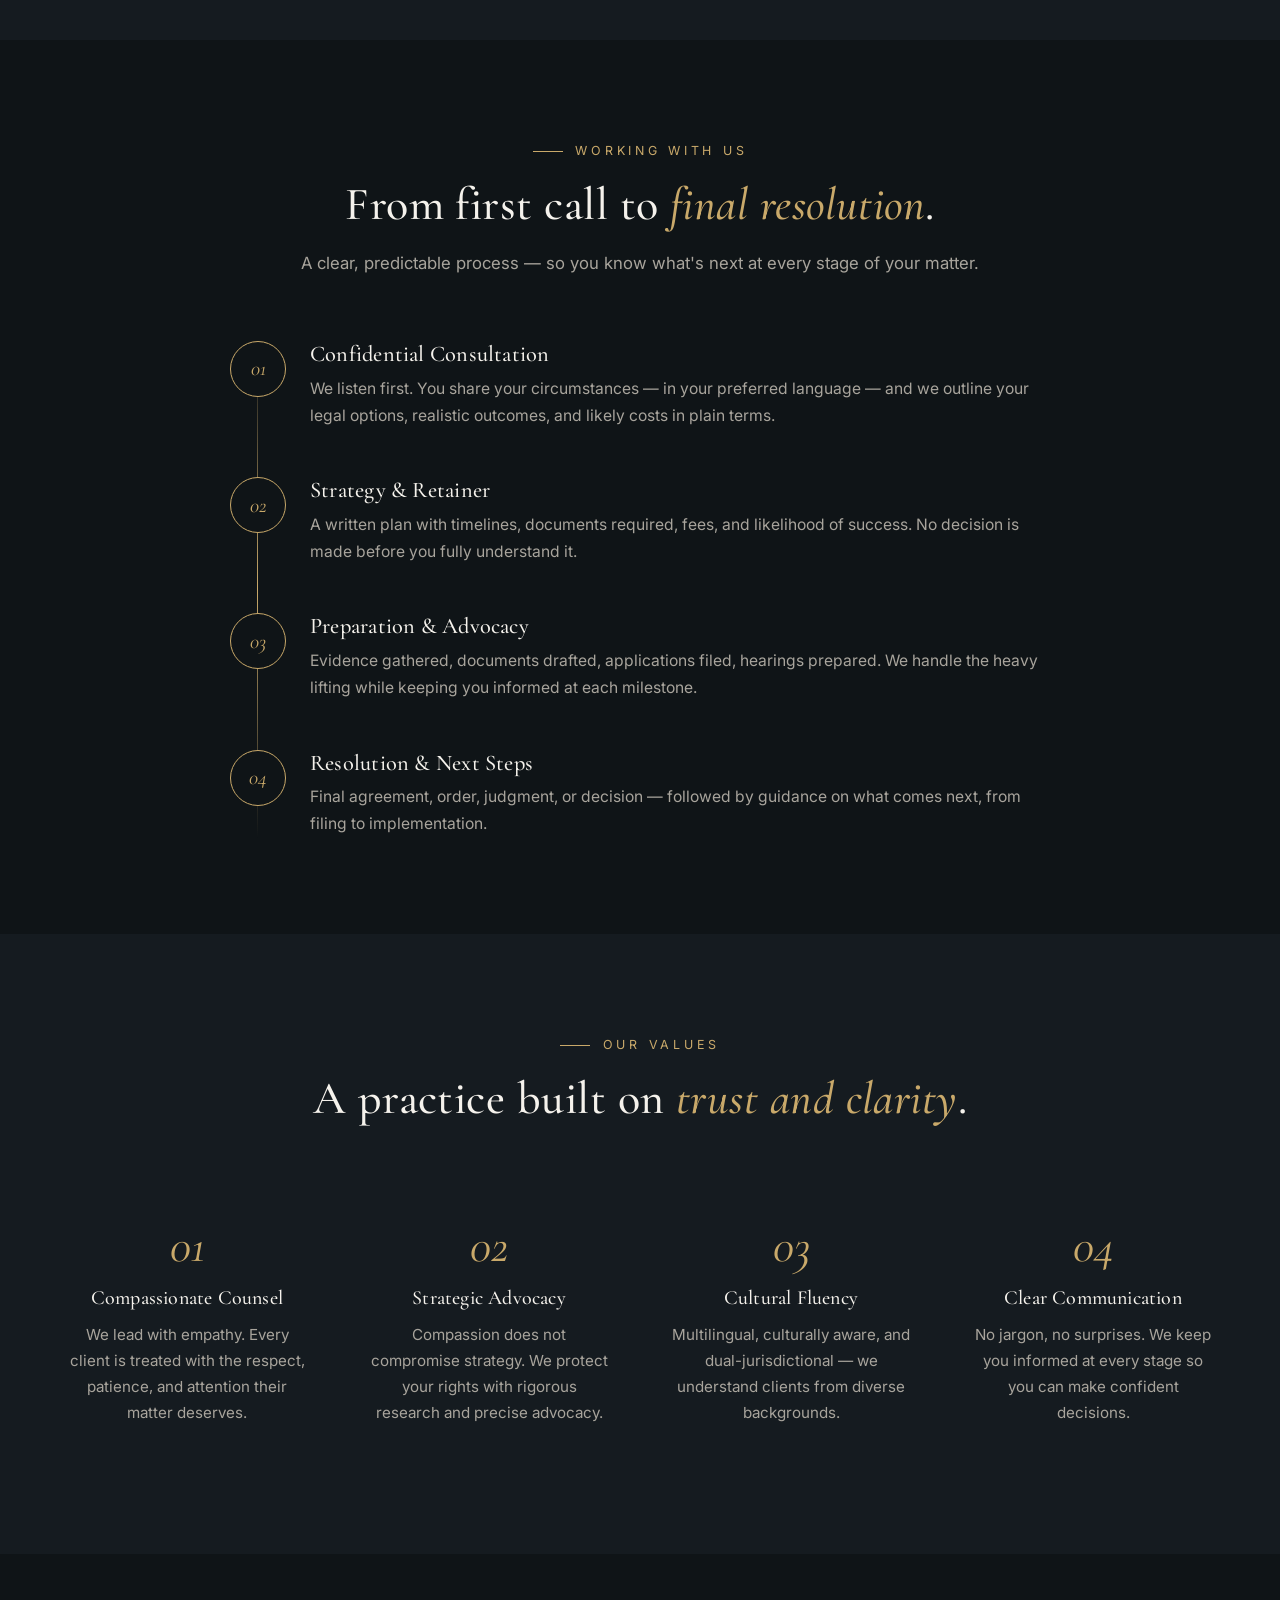
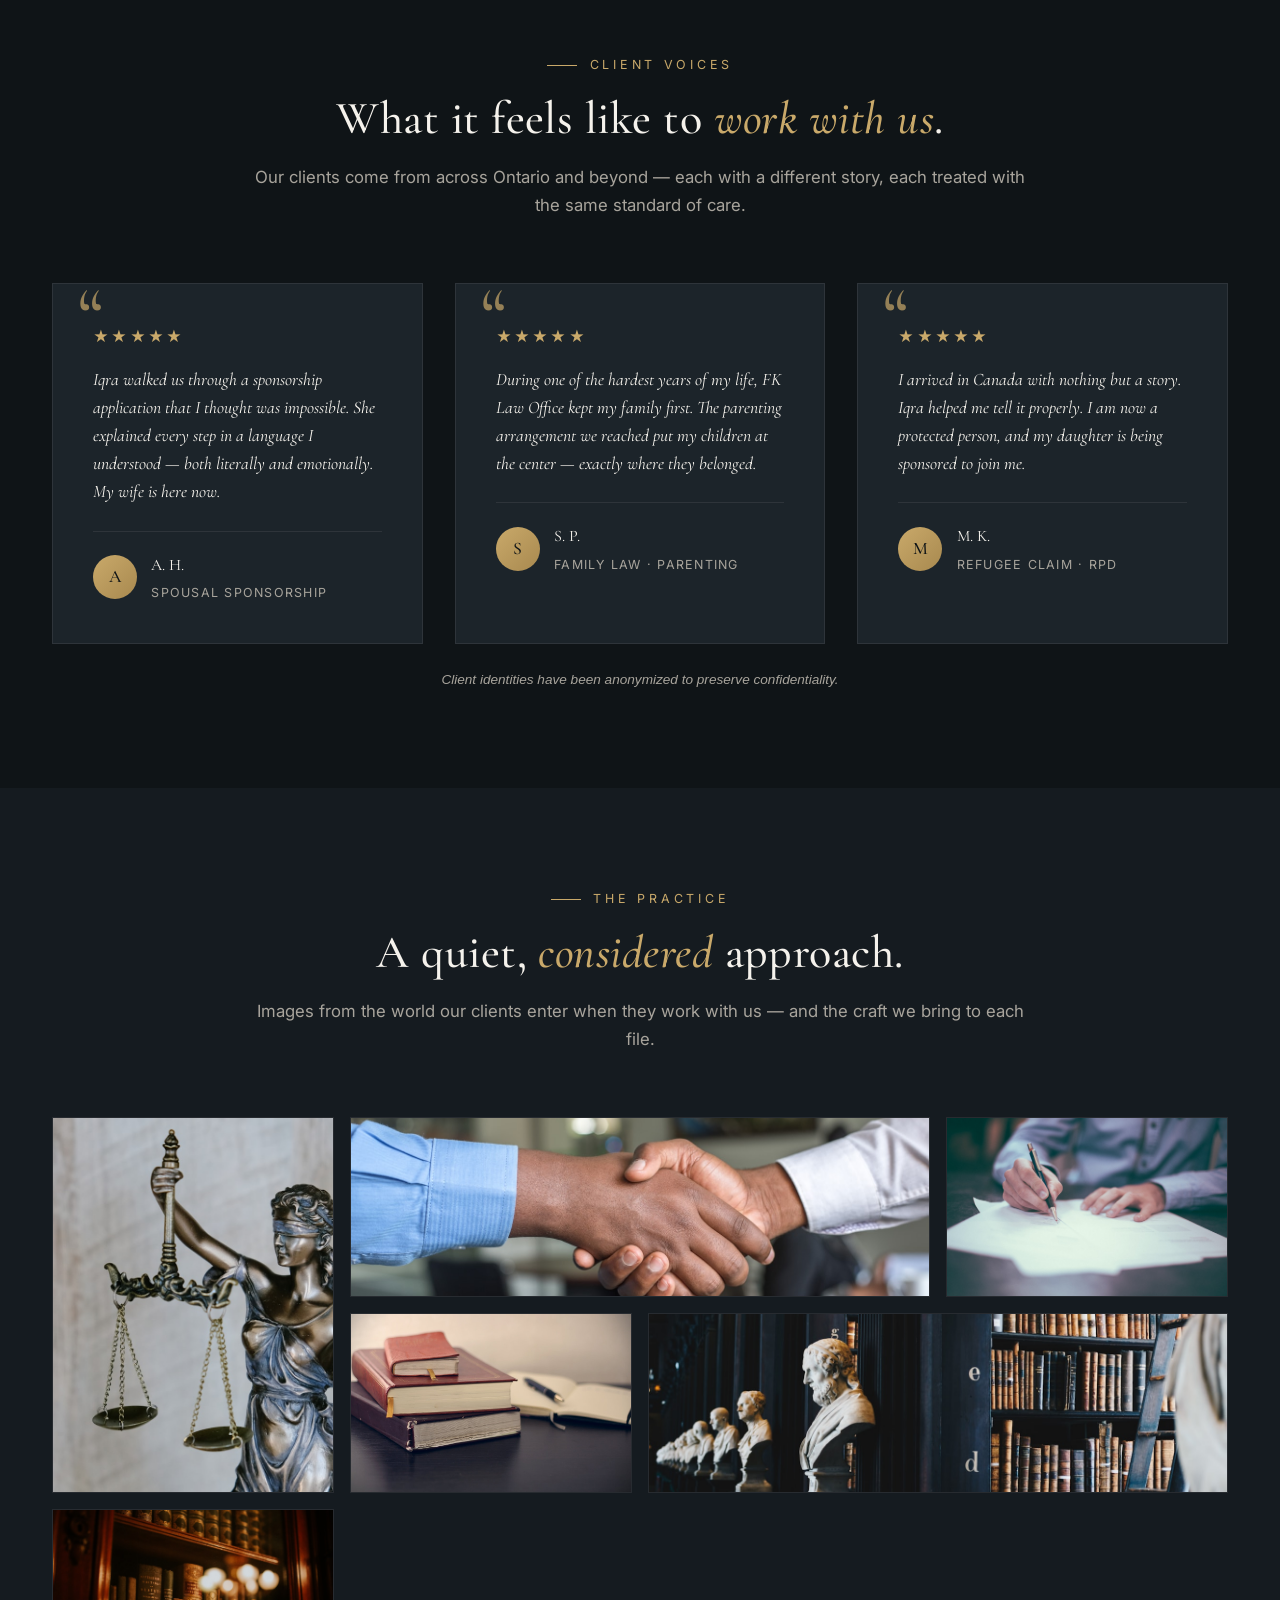
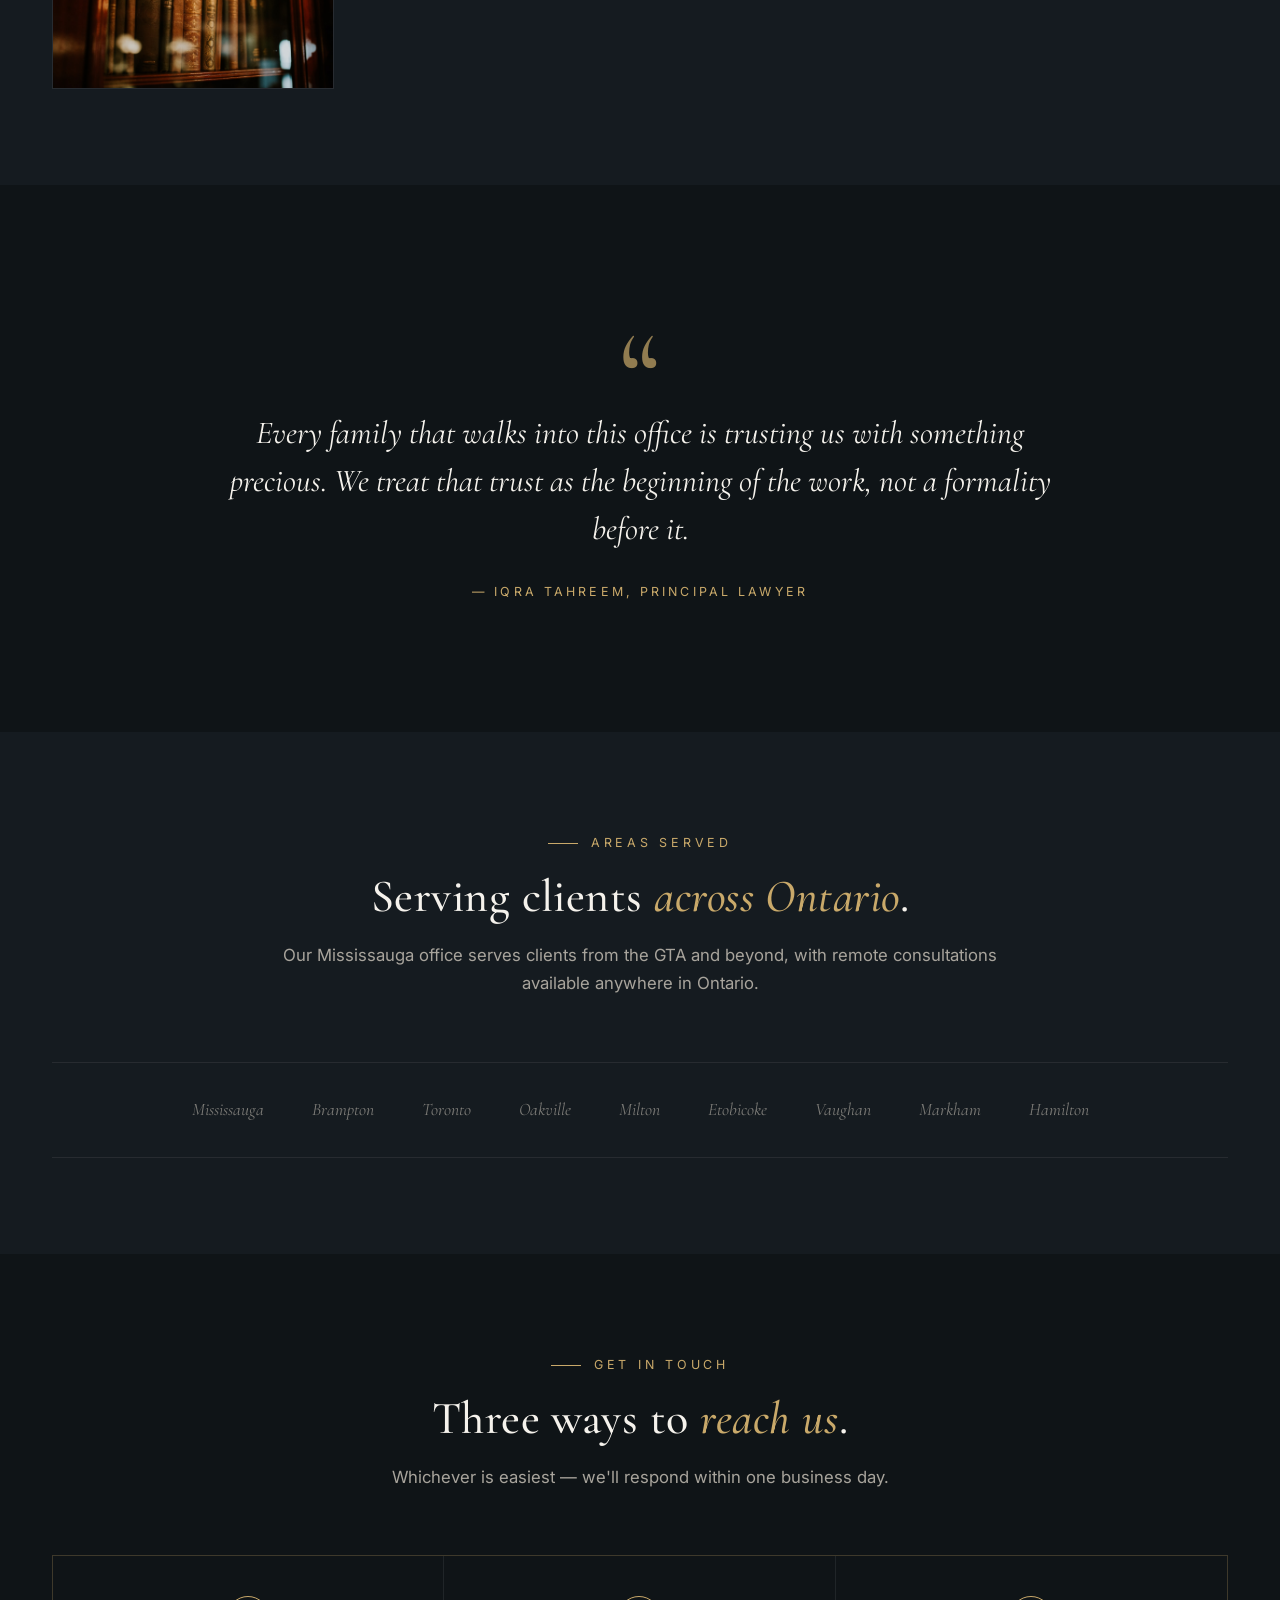
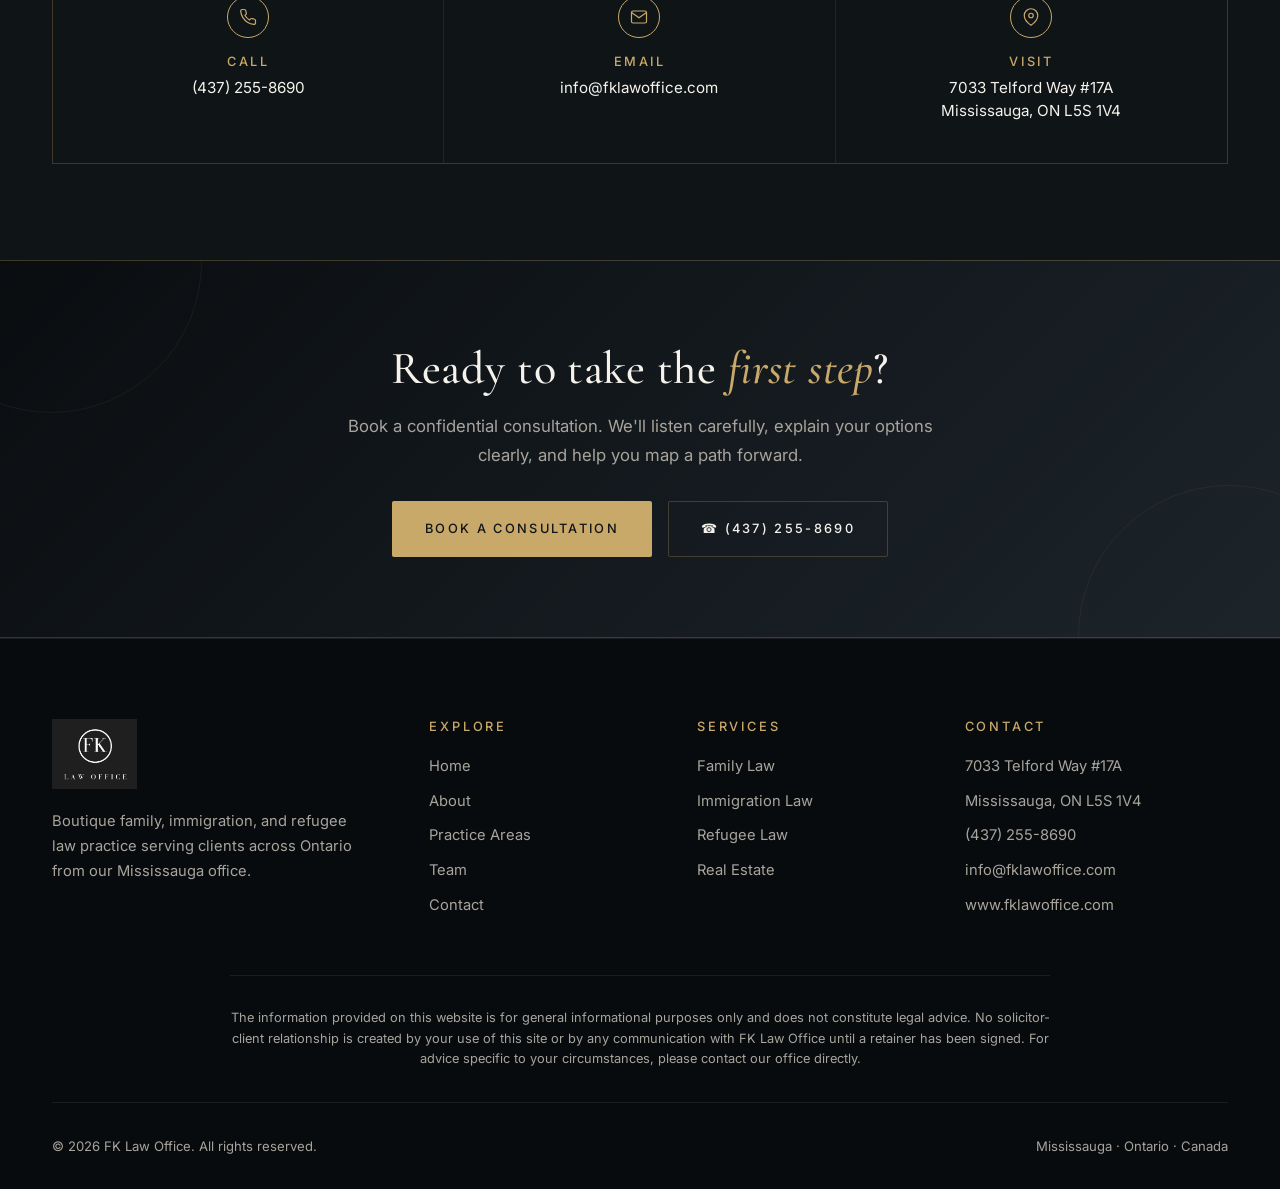
==== commit 3f69ab78: "Fix hidden-content bug, add premium sections and animations - Guard .reveal/.stagger initial hidden " ====
--- a/index.html
+++ b/index.html
@@ -5,7 +5,7 @@
   <meta name="viewport" content="width=device-width, initial-scale=1.0" />
   <title>FK Law Office — Family, Immigration & Refugee Law | Mississauga, ON</title>
   <meta name="description" content="FK Law Office provides compassionate, results-oriented legal representation in family law, immigration, and refugee matters across Ontario. Led by Iqra Tahreem, barrister & solicitor." />
-  <meta name="keywords" content="family lawyer Mississauga, immigration lawyer Ontario, refugee lawyer, divorce, custody, FK Law, Iqra Tahreem" />
+  <meta name="keywords" content="family lawyer Mississauga, immigration lawyer Ontario, refugee lawyer, divorce, custody, FK Law Office, Iqra Tahreem" />
   <link rel="preconnect" href="https://fonts.googleapis.com" />
   <link rel="preconnect" href="https://fonts.gstatic.com" crossorigin />
   <link href="https://fonts.googleapis.com/css2?family=Cormorant+Garamond:ital,wght@0,400;0,500;0,600;1,400;1,500&family=Inter:wght@300;400;500;600&display=swap" rel="stylesheet" />
@@ -64,20 +64,24 @@
       </div>
       <div class="hero-image img-zoom">
         <img src="assets/iqra.jpeg" alt="Iqra Tahreem, Principal Lawyer at FK Law Office" />
+        <div class="floating-badge">
+          <span class="floating-badge-num">2</span>
+          <span class="floating-badge-label">Jurisdictions · Ontario & Pakistan</span>
+        </div>
       </div>
     </div>
     <div class="scroll-cue">Scroll</div>
   </section>
 
-  <section class="section">
-    <div class="container">
-      <div class="accolades reveal">
-        <span class="accolade">Law Society of Ontario</span>
-        <span class="accolade">Superior Court of Justice</span>
-        <span class="accolade">Ontario Court of Justice</span>
-        <span class="accolade">Osgoode Hall Law School</span>
-        <span class="accolade">University of London</span>
-      </div>
+  <section class="marquee" aria-hidden="true">
+    <div class="marquee-track">
+      <span class="marquee-item">English</span>
+      <span class="marquee-item">Urdu · اُردُو</span>
+      <span class="marquee-item">Punjabi · ਪੰਜਾਬੀ</span>
+      <span class="marquee-item">Hindi · हिन्दी</span>
+      <span class="marquee-item">Multilingual Counsel</span>
+      <span class="marquee-item">Culturally Fluent</span>
+      <span class="marquee-item">Interpreter-Supported</span>
     </div>
   </section>
 
@@ -182,22 +186,126 @@
 
   <section class="section">
     <div class="container">
+      <div class="section-head reveal">
+        <span class="section-kicker">Why FK Law Office</span>
+        <h2>What sets our practice <em>apart</em>.</h2>
+        <p>Boutique attention. Considered strategy. And a lawyer who genuinely understands the weight of what you are going through.</p>
+      </div>
+
+      <div class="feature-grid stagger reveal">
+        <div class="feature-card">
+          <div class="feature-icon">
+            <svg viewBox="0 0 24 24" fill="none" stroke="currentColor" stroke-width="1.5">
+              <path d="M12 2L4 5v6c0 5 3.5 9 8 11 4.5-2 8-6 8-11V5l-8-3z"/>
+              <path d="M9 12l2 2 4-4"/>
+            </svg>
+          </div>
+          <h3>Direct Access</h3>
+          <p>You work with your lawyer — not a rotating bench of juniors. The person on your first call is the person on your last.</p>
+        </div>
+        <div class="feature-card">
+          <div class="feature-icon">
+            <svg viewBox="0 0 24 24" fill="none" stroke="currentColor" stroke-width="1.5">
+              <circle cx="12" cy="12" r="9"/>
+              <path d="M3 12h18M12 3a14 14 0 010 18M12 3a14 14 0 000 18"/>
+            </svg>
+          </div>
+          <h3>Dual-Jurisdiction</h3>
+          <p>Ontario and Pakistan bar admissions. International perspective, local expertise, and a seasoned understanding of cross-border matters.</p>
+        </div>
+        <div class="feature-card">
+          <div class="feature-icon">
+            <svg viewBox="0 0 24 24" fill="none" stroke="currentColor" stroke-width="1.5">
+              <path d="M21 15a2 2 0 01-2 2H7l-4 4V5a2 2 0 012-2h14a2 2 0 012 2z"/>
+            </svg>
+          </div>
+          <h3>Multilingual Service</h3>
+          <p>English, Urdu, Punjabi, and Hindi — plus interpreter-supported meetings. Legal concepts explained in your first language.</p>
+        </div>
+        <div class="feature-card">
+          <div class="feature-icon">
+            <svg viewBox="0 0 24 24" fill="none" stroke="currentColor" stroke-width="1.5">
+              <rect x="3" y="4" width="18" height="16" rx="2"/>
+              <path d="M8 2v4M16 2v4M3 10h18M8 14h2M14 14h2M8 18h2M14 18h2"/>
+            </svg>
+          </div>
+          <h3>Responsive Communication</h3>
+          <p>You'll hear from us promptly — with honest updates, realistic expectations, and clear explanations every step of the way.</p>
+        </div>
+        <div class="feature-card">
+          <div class="feature-icon">
+            <svg viewBox="0 0 24 24" fill="none" stroke="currentColor" stroke-width="1.5">
+              <path d="M12 2v20M17 5H9.5a3.5 3.5 0 000 7h5a3.5 3.5 0 010 7H6"/>
+            </svg>
+          </div>
+          <h3>Transparent Fees</h3>
+          <p>Clear, written retainers up front. Flat fees where possible. No closing-day surprises — including accepted Legal Aid Ontario certificates where eligible.</p>
+        </div>
+        <div class="feature-card">
+          <div class="feature-icon">
+            <svg viewBox="0 0 24 24" fill="none" stroke="currentColor" stroke-width="1.5">
+              <path d="M20 21v-2a4 4 0 00-4-4H8a4 4 0 00-4 4v2"/>
+              <circle cx="12" cy="7" r="4"/>
+            </svg>
+          </div>
+          <h3>Trauma-Informed</h3>
+          <p>Especially in refugee and family matters — we move at your pace, with care for the emotional weight of what you carry into our office.</p>
+        </div>
+      </div>
+    </div>
+  </section>
+
+  <section class="section section-alt">
+    <div class="container">
       <div class="stats reveal stagger">
         <div class="stat">
-          <span class="stat-num">2</span>
+          <span class="stat-num" data-target="2">0</span>
           <span class="stat-label">Jurisdictions</span>
         </div>
         <div class="stat">
-          <span class="stat-num">9+</span>
+          <span class="stat-num" data-target="9" data-suffix="+">0</span>
           <span class="stat-label">Years in Legal Practice</span>
         </div>
         <div class="stat">
-          <span class="stat-num">4</span>
+          <span class="stat-num" data-target="4">0</span>
           <span class="stat-label">Practice Areas</span>
         </div>
         <div class="stat">
-          <span class="stat-num">100%</span>
+          <span class="stat-num" data-target="100" data-suffix="%">0</span>
           <span class="stat-label">Client-Centred Service</span>
+        </div>
+      </div>
+    </div>
+  </section>
+
+  <section class="section">
+    <div class="container">
+      <div class="section-head reveal">
+        <span class="section-kicker">Working With Us</span>
+        <h2>From first call to <em>final resolution</em>.</h2>
+        <p>A clear, predictable process — so you know what's next at every stage of your matter.</p>
+      </div>
+
+      <div class="timeline reveal">
+        <div class="timeline-item">
+          <div class="timeline-dot">01</div>
+          <h4>Confidential Consultation</h4>
+          <p>We listen first. You share your circumstances — in your preferred language — and we outline your legal options, realistic outcomes, and likely costs in plain terms.</p>
+        </div>
+        <div class="timeline-item">
+          <div class="timeline-dot">02</div>
+          <h4>Strategy & Retainer</h4>
+          <p>A written plan with timelines, documents required, fees, and likelihood of success. No decision is made before you fully understand it.</p>
+        </div>
+        <div class="timeline-item">
+          <div class="timeline-dot">03</div>
+          <h4>Preparation & Advocacy</h4>
+          <p>Evidence gathered, documents drafted, applications filed, hearings prepared. We handle the heavy lifting while keeping you informed at each milestone.</p>
+        </div>
+        <div class="timeline-item">
+          <div class="timeline-dot">04</div>
+          <h4>Resolution & Next Steps</h4>
+          <p>Final agreement, order, judgment, or decision — followed by guidance on what comes next, from filing to implementation.</p>
         </div>
       </div>
     </div>
@@ -236,6 +344,53 @@
   </section>
 
   <section class="section">
+    <div class="container">
+      <div class="section-head reveal">
+        <span class="section-kicker">Client Voices</span>
+        <h2>What it feels like to <em>work with us</em>.</h2>
+        <p>Our clients come from across Ontario and beyond — each with a different story, each treated with the same standard of care.</p>
+      </div>
+
+      <div class="testimonial-grid stagger reveal">
+        <div class="testimonial">
+          <div class="testimonial-stars">★★★★★</div>
+          <p>Iqra walked us through a sponsorship application that I thought was impossible. She explained every step in a language I understood — both literally and emotionally. My wife is here now.</p>
+          <div class="testimonial-author">
+            <div class="testimonial-avatar">A</div>
+            <div class="testimonial-meta">
+              <span class="testimonial-name">A. H.</span>
+              <span class="testimonial-matter">Spousal Sponsorship</span>
+            </div>
+          </div>
+        </div>
+        <div class="testimonial">
+          <div class="testimonial-stars">★★★★★</div>
+          <p>During one of the hardest years of my life, FK Law Office kept my family first. The parenting arrangement we reached put my children at the center — exactly where they belonged.</p>
+          <div class="testimonial-author">
+            <div class="testimonial-avatar">S</div>
+            <div class="testimonial-meta">
+              <span class="testimonial-name">S. P.</span>
+              <span class="testimonial-matter">Family Law · Parenting</span>
+            </div>
+          </div>
+        </div>
+        <div class="testimonial">
+          <div class="testimonial-stars">★★★★★</div>
+          <p>I arrived in Canada with nothing but a story. Iqra helped me tell it properly. I am now a protected person, and my daughter is being sponsored to join me.</p>
+          <div class="testimonial-author">
+            <div class="testimonial-avatar">M</div>
+            <div class="testimonial-meta">
+              <span class="testimonial-name">M. K.</span>
+              <span class="testimonial-matter">Refugee Claim · RPD</span>
+            </div>
+          </div>
+        </div>
+      </div>
+      <p style="text-align: center; margin-top: 1.5rem; font-size: 0.85rem; color: var(--color-muted); font-style: italic;">Client identities have been anonymized to preserve confidentiality.</p>
+    </div>
+  </section>
+
+  <section class="section section-alt">
     <div class="container">
       <div class="section-head reveal">
         <span class="section-kicker">The Practice</span>
@@ -254,11 +409,75 @@
     </div>
   </section>
 
-  <section class="section section-alt">
+  <section class="section">
     <div class="container">
       <div class="quote-block reveal">
         <p>Every family that walks into this office is trusting us with something precious. We treat that trust as the beginning of the work, not a formality before it.</p>
         <span class="quote-attr">— Iqra Tahreem, Principal Lawyer</span>
+      </div>
+    </div>
+  </section>
+
+  <section class="section section-alt">
+    <div class="container">
+      <div class="section-head reveal">
+        <span class="section-kicker">Areas Served</span>
+        <h2>Serving clients <em>across Ontario</em>.</h2>
+        <p>Our Mississauga office serves clients from the GTA and beyond, with remote consultations available anywhere in Ontario.</p>
+      </div>
+
+      <div class="accolades reveal">
+        <span class="accolade">Mississauga</span>
+        <span class="accolade">Brampton</span>
+        <span class="accolade">Toronto</span>
+        <span class="accolade">Oakville</span>
+        <span class="accolade">Milton</span>
+        <span class="accolade">Etobicoke</span>
+        <span class="accolade">Vaughan</span>
+        <span class="accolade">Markham</span>
+        <span class="accolade">Hamilton</span>
+      </div>
+    </div>
+  </section>
+
+  <section class="section">
+    <div class="container">
+      <div class="section-head reveal">
+        <span class="section-kicker">Get In Touch</span>
+        <h2>Three ways to <em>reach us</em>.</h2>
+        <p>Whichever is easiest — we'll respond within one business day.</p>
+      </div>
+
+      <div class="contact-preview reveal stagger">
+        <div class="contact-preview-item">
+          <div class="contact-icon">
+            <svg viewBox="0 0 24 24" fill="none" stroke="currentColor" stroke-width="1.6">
+              <path d="M22 16.9v3a2 2 0 01-2.2 2 19.8 19.8 0 01-8.6-3 19.5 19.5 0 01-6-6 19.8 19.8 0 01-3-8.7A2 2 0 014.1 2h3a2 2 0 012 1.7c.1 1 .3 1.9.6 2.8a2 2 0 01-.5 2.1L8 9.9a16 16 0 006 6l1.3-1.3a2 2 0 012-.5c.9.3 1.9.5 2.9.6a2 2 0 011.7 2z"/>
+            </svg>
+          </div>
+          <h5>Call</h5>
+          <p><a href="tel:+14372558690">(437) 255-8690</a></p>
+        </div>
+        <div class="contact-preview-item">
+          <div class="contact-icon">
+            <svg viewBox="0 0 24 24" fill="none" stroke="currentColor" stroke-width="1.6">
+              <path d="M4 4h16a2 2 0 012 2v12a2 2 0 01-2 2H4a2 2 0 01-2-2V6a2 2 0 012-2z"/>
+              <path d="M22 6l-10 7L2 6"/>
+            </svg>
+          </div>
+          <h5>Email</h5>
+          <p><a href="mailto:info@fklawoffice.com">info@fklawoffice.com</a></p>
+        </div>
+        <div class="contact-preview-item">
+          <div class="contact-icon">
+            <svg viewBox="0 0 24 24" fill="none" stroke="currentColor" stroke-width="1.6">
+              <path d="M21 10c0 7-9 13-9 13s-9-6-9-13a9 9 0 0118 0z"/>
+              <circle cx="12" cy="10" r="3"/>
+            </svg>
+          </div>
+          <h5>Visit</h5>
+          <p>7033 Telford Way #17A<br/>Mississauga, ON L5S 1V4</p>
+        </div>
       </div>
     </div>
   </section>
--- a/css/styles.css
+++ b/css/styles.css
@@ -1299,47 +1299,32 @@
   100% { transform: scale(1.12) translate(-2%, -1%); }
 }
 
-.reveal {
-  opacity: 0;
-  transform: translateY(28px);
-  transition: opacity 0.9s cubic-bezier(0.2, 0.8, 0.2, 1), transform 0.9s cubic-bezier(0.2, 0.8, 0.2, 1);
-  will-change: opacity, transform;
-}
-
-.reveal.visible {
-  opacity: 1;
-  transform: translateY(0);
-}
-
-.reveal-left {
-  opacity: 0;
-  transform: translateX(-40px);
-  transition: opacity 0.9s cubic-bezier(0.2, 0.8, 0.2, 1), transform 0.9s cubic-bezier(0.2, 0.8, 0.2, 1);
-}
-.reveal-left.visible { opacity: 1; transform: translateX(0); }
-
-.reveal-right {
-  opacity: 0;
-  transform: translateX(40px);
-  transition: opacity 0.9s cubic-bezier(0.2, 0.8, 0.2, 1), transform 0.9s cubic-bezier(0.2, 0.8, 0.2, 1);
-}
-.reveal-right.visible { opacity: 1; transform: translateX(0); }
-
-.reveal-zoom {
-  opacity: 0;
-  transform: scale(0.92);
-  transition: opacity 1s ease, transform 1s ease;
-}
-.reveal-zoom.visible { opacity: 1; transform: scale(1); }
-
-/* Stagger children */
-.stagger > * { opacity: 0; transform: translateY(24px); transition: all 0.8s ease; }
-.stagger.visible > *:nth-child(1) { opacity: 1; transform: translateY(0); transition-delay: 0.05s; }
-.stagger.visible > *:nth-child(2) { opacity: 1; transform: translateY(0); transition-delay: 0.15s; }
-.stagger.visible > *:nth-child(3) { opacity: 1; transform: translateY(0); transition-delay: 0.25s; }
-.stagger.visible > *:nth-child(4) { opacity: 1; transform: translateY(0); transition-delay: 0.35s; }
-.stagger.visible > *:nth-child(5) { opacity: 1; transform: translateY(0); transition-delay: 0.45s; }
-.stagger.visible > *:nth-child(6) { opacity: 1; transform: translateY(0); transition-delay: 0.55s; }
+/* Reveal animations only activate when JS has marked html.js-ready —
+   if JS fails, content stays visible instead of permanently hidden. */
+.reveal { transition: opacity 0.9s cubic-bezier(0.2, 0.8, 0.2, 1), transform 0.9s cubic-bezier(0.2, 0.8, 0.2, 1); will-change: opacity, transform; }
+.reveal-left, .reveal-right, .reveal-zoom { transition: opacity 0.9s cubic-bezier(0.2, 0.8, 0.2, 1), transform 0.9s cubic-bezier(0.2, 0.8, 0.2, 1); }
+
+html.js-ready .reveal { opacity: 0; transform: translateY(28px); }
+html.js-ready .reveal.visible { opacity: 1; transform: translateY(0); }
+
+html.js-ready .reveal-left { opacity: 0; transform: translateX(-40px); }
+html.js-ready .reveal-left.visible { opacity: 1; transform: translateX(0); }
+
+html.js-ready .reveal-right { opacity: 0; transform: translateX(40px); }
+html.js-ready .reveal-right.visible { opacity: 1; transform: translateX(0); }
+
+html.js-ready .reveal-zoom { opacity: 0; transform: scale(0.92); }
+html.js-ready .reveal-zoom.visible { opacity: 1; transform: scale(1); }
+
+/* Stagger children (JS-guarded) */
+html.js-ready .stagger > * { opacity: 0; transform: translateY(24px); transition: all 0.8s ease; }
+html.js-ready .stagger.visible > *:nth-child(1) { opacity: 1; transform: translateY(0); transition-delay: 0.05s; }
+html.js-ready .stagger.visible > *:nth-child(2) { opacity: 1; transform: translateY(0); transition-delay: 0.15s; }
+html.js-ready .stagger.visible > *:nth-child(3) { opacity: 1; transform: translateY(0); transition-delay: 0.25s; }
+html.js-ready .stagger.visible > *:nth-child(4) { opacity: 1; transform: translateY(0); transition-delay: 0.35s; }
+html.js-ready .stagger.visible > *:nth-child(5) { opacity: 1; transform: translateY(0); transition-delay: 0.45s; }
+html.js-ready .stagger.visible > *:nth-child(6) { opacity: 1; transform: translateY(0); transition-delay: 0.55s; }
+html.js-ready .stagger.visible > *:nth-child(n+7) { opacity: 1; transform: translateY(0); transition-delay: 0.65s; }
 
 /* Image animations */
 .img-zoom {
@@ -1579,6 +1564,360 @@
 }
 
 /* ============================================
+   Feature Grid (icon-led benefits)
+   ============================================ */
+.feature-grid {
+  display: grid;
+  grid-template-columns: repeat(auto-fit, minmax(260px, 1fr));
+  gap: 1.75rem;
+}
+
+.feature-card {
+  padding: 2.5rem 2rem;
+  background: var(--color-surface);
+  border: 1px solid var(--color-line-soft);
+  position: relative;
+  transition: all 0.4s cubic-bezier(0.2, 0.8, 0.2, 1);
+  overflow: hidden;
+}
+
+.feature-card::before {
+  content: '';
+  position: absolute;
+  top: 0; left: 0; right: 0;
+  height: 2px;
+  background: linear-gradient(90deg, transparent, var(--color-accent), transparent);
+  transform: translateX(-100%);
+  transition: transform 0.6s ease;
+}
+
+.feature-card:hover {
+  transform: translateY(-6px);
+  border-color: var(--color-accent);
+  box-shadow: 0 20px 50px rgba(0, 0, 0, 0.35);
+}
+
+.feature-card:hover::before { transform: translateX(100%); }
+
+.feature-icon {
+  width: 56px;
+  height: 56px;
+  display: flex;
+  align-items: center;
+  justify-content: center;
+  color: var(--color-accent);
+  margin-bottom: 1.5rem;
+  background: linear-gradient(135deg, rgba(201, 169, 106, 0.12), rgba(201, 169, 106, 0.02));
+  border-radius: 50%;
+  transition: transform 0.5s ease;
+}
+
+.feature-card:hover .feature-icon { transform: rotate(360deg) scale(1.08); }
+
+.feature-icon svg { width: 26px; height: 26px; }
+
+.feature-card h3 {
+  font-size: 1.35rem;
+  margin-bottom: 0.75rem;
+}
+
+.feature-card p { font-size: 0.95rem; line-height: 1.65; }
+
+/* ============================================
+   Testimonials
+   ============================================ */
+.testimonial-grid {
+  display: grid;
+  grid-template-columns: repeat(auto-fit, minmax(300px, 1fr));
+  gap: 2rem;
+}
+
+.testimonial {
+  background: var(--color-surface);
+  border: 1px solid var(--color-line-soft);
+  padding: 2.5rem;
+  position: relative;
+  transition: all 0.4s ease;
+}
+
+.testimonial::before {
+  content: '“';
+  position: absolute;
+  top: -0.5rem;
+  left: 1.5rem;
+  font-family: var(--font-serif);
+  font-size: 5rem;
+  color: var(--color-accent);
+  line-height: 1;
+  opacity: 0.7;
+}
+
+.testimonial:hover {
+  transform: translateY(-6px);
+  border-color: var(--color-accent);
+}
+
+.testimonial-stars {
+  color: var(--color-accent);
+  letter-spacing: 0.15em;
+  margin-bottom: 1rem;
+  font-size: 0.95rem;
+}
+
+.testimonial p {
+  font-family: var(--font-serif);
+  font-size: 1.1rem;
+  font-style: italic;
+  line-height: 1.6;
+  color: var(--color-ink);
+  margin-bottom: 1.5rem;
+}
+
+.testimonial-author {
+  display: flex;
+  align-items: center;
+  gap: 0.9rem;
+  padding-top: 1.25rem;
+  border-top: 1px solid var(--color-line-soft);
+}
+
+.testimonial-avatar {
+  width: 44px;
+  height: 44px;
+  border-radius: 50%;
+  background: linear-gradient(135deg, var(--color-accent), var(--color-accent-dark));
+  display: flex;
+  align-items: center;
+  justify-content: center;
+  font-family: var(--font-serif);
+  font-size: 1.1rem;
+  color: var(--color-bg);
+  font-weight: 500;
+  flex-shrink: 0;
+}
+
+.testimonial-meta { font-size: 0.85rem; }
+.testimonial-name {
+  display: block;
+  color: var(--color-ink);
+  font-family: var(--font-serif);
+  font-size: 1rem;
+}
+.testimonial-matter {
+  display: block;
+  color: var(--color-muted);
+  font-size: 0.78rem;
+  letter-spacing: 0.1em;
+  text-transform: uppercase;
+  margin-top: 0.2rem;
+}
+
+/* ============================================
+   Marquee Strip
+   ============================================ */
+.marquee {
+  overflow: hidden;
+  border-top: 1px solid var(--color-line-soft);
+  border-bottom: 1px solid var(--color-line-soft);
+  padding: 1.5rem 0;
+  position: relative;
+  mask-image: linear-gradient(90deg, transparent, #000 10%, #000 90%, transparent);
+  -webkit-mask-image: linear-gradient(90deg, transparent, #000 10%, #000 90%, transparent);
+}
+
+.marquee-track {
+  display: inline-flex;
+  white-space: nowrap;
+  animation: scrollX 36s linear infinite;
+  gap: 3rem;
+  padding-left: 3rem;
+}
+
+.marquee:hover .marquee-track { animation-play-state: paused; }
+
+.marquee-item {
+  font-family: var(--font-serif);
+  font-style: italic;
+  font-size: 1.4rem;
+  color: var(--color-muted);
+  white-space: nowrap;
+  display: inline-flex;
+  align-items: center;
+  gap: 3rem;
+}
+
+.marquee-item::after {
+  content: '◆';
+  color: var(--color-accent);
+  font-size: 0.6rem;
+}
+
+@keyframes scrollX {
+  from { transform: translateX(0); }
+  to { transform: translateX(-50%); }
+}
+
+/* ============================================
+   Stat counter
+   ============================================ */
+.stat-num[data-target] { display: inline-block; }
+
+/* ============================================
+   Process Timeline (vertical alt layout)
+   ============================================ */
+.timeline {
+  position: relative;
+  max-width: 820px;
+  margin: 0 auto;
+}
+
+.timeline::before {
+  content: '';
+  position: absolute;
+  left: 27px;
+  top: 0;
+  bottom: 0;
+  width: 1px;
+  background: linear-gradient(to bottom, transparent, var(--color-accent), transparent);
+}
+
+.timeline-item {
+  position: relative;
+  padding-left: 80px;
+  padding-bottom: 3rem;
+}
+
+.timeline-item:last-child { padding-bottom: 0; }
+
+.timeline-dot {
+  position: absolute;
+  left: 0;
+  top: 0;
+  width: 56px;
+  height: 56px;
+  border-radius: 50%;
+  background: var(--color-bg);
+  border: 1px solid var(--color-accent);
+  display: flex;
+  align-items: center;
+  justify-content: center;
+  font-family: var(--font-serif);
+  font-style: italic;
+  color: var(--color-accent);
+  font-size: 1.3rem;
+  z-index: 1;
+  transition: all 0.4s ease;
+}
+
+.timeline-item:hover .timeline-dot {
+  background: var(--color-accent);
+  color: var(--color-bg);
+  transform: scale(1.1);
+  box-shadow: 0 0 0 6px rgba(201, 169, 106, 0.15);
+}
+
+.timeline-item h4 {
+  font-family: var(--font-serif);
+  font-size: 1.4rem;
+  margin-bottom: 0.5rem;
+}
+
+.timeline-item p {
+  font-size: 0.98rem;
+  line-height: 1.7;
+}
+
+/* ============================================
+   Split image with badge overlay
+   ============================================ */
+.floating-badge {
+  position: absolute;
+  bottom: -1.5rem;
+  right: -1.5rem;
+  background: var(--color-accent);
+  color: var(--color-bg);
+  padding: 1.5rem 2rem;
+  box-shadow: 0 20px 40px rgba(0,0,0,0.4);
+  z-index: 3;
+  animation: float 4s ease-in-out infinite;
+  max-width: 260px;
+}
+
+.floating-badge-num {
+  font-family: var(--font-serif);
+  font-size: 2.5rem;
+  font-style: italic;
+  line-height: 1;
+  display: block;
+  margin-bottom: 0.3rem;
+}
+
+.floating-badge-label {
+  font-size: 0.75rem;
+  letter-spacing: 0.2em;
+  text-transform: uppercase;
+  line-height: 1.3;
+}
+
+/* ============================================
+   Contact preview card
+   ============================================ */
+.contact-preview {
+  display: grid;
+  grid-template-columns: repeat(3, 1fr);
+  gap: 0;
+  border: 1px solid var(--color-line);
+  margin-top: 3rem;
+}
+
+.contact-preview-item {
+  padding: 2.5rem 2rem;
+  text-align: center;
+  border-right: 1px solid var(--color-line-soft);
+  transition: background 0.3s ease;
+}
+
+.contact-preview-item:last-child { border-right: none; }
+
+.contact-preview-item:hover {
+  background: var(--color-surface);
+}
+
+.contact-preview-item .contact-icon {
+  margin: 0 auto 1rem;
+}
+
+.contact-preview-item h5 {
+  font-family: var(--font-sans);
+  font-size: 0.8rem;
+  letter-spacing: 0.2em;
+  text-transform: uppercase;
+  color: var(--color-accent);
+  margin-bottom: 0.5rem;
+}
+
+.contact-preview-item p {
+  color: var(--color-ink);
+  font-size: 0.95rem;
+  line-height: 1.5;
+}
+
+.contact-preview-item a { color: var(--color-ink); }
+.contact-preview-item a:hover { color: var(--color-accent); }
+
+@media (max-width: 780px) {
+  .contact-preview { grid-template-columns: 1fr; }
+  .contact-preview-item {
+    border-right: none;
+    border-bottom: 1px solid var(--color-line-soft);
+  }
+  .contact-preview-item:last-child { border-bottom: none; }
+  .timeline-item { padding-left: 70px; }
+  .floating-badge { right: 1rem; bottom: -1rem; padding: 1rem 1.25rem; }
+  .floating-badge-num { font-size: 1.8rem; }
+}
+
+/* ============================================
    Responsive
    ============================================ */
 
